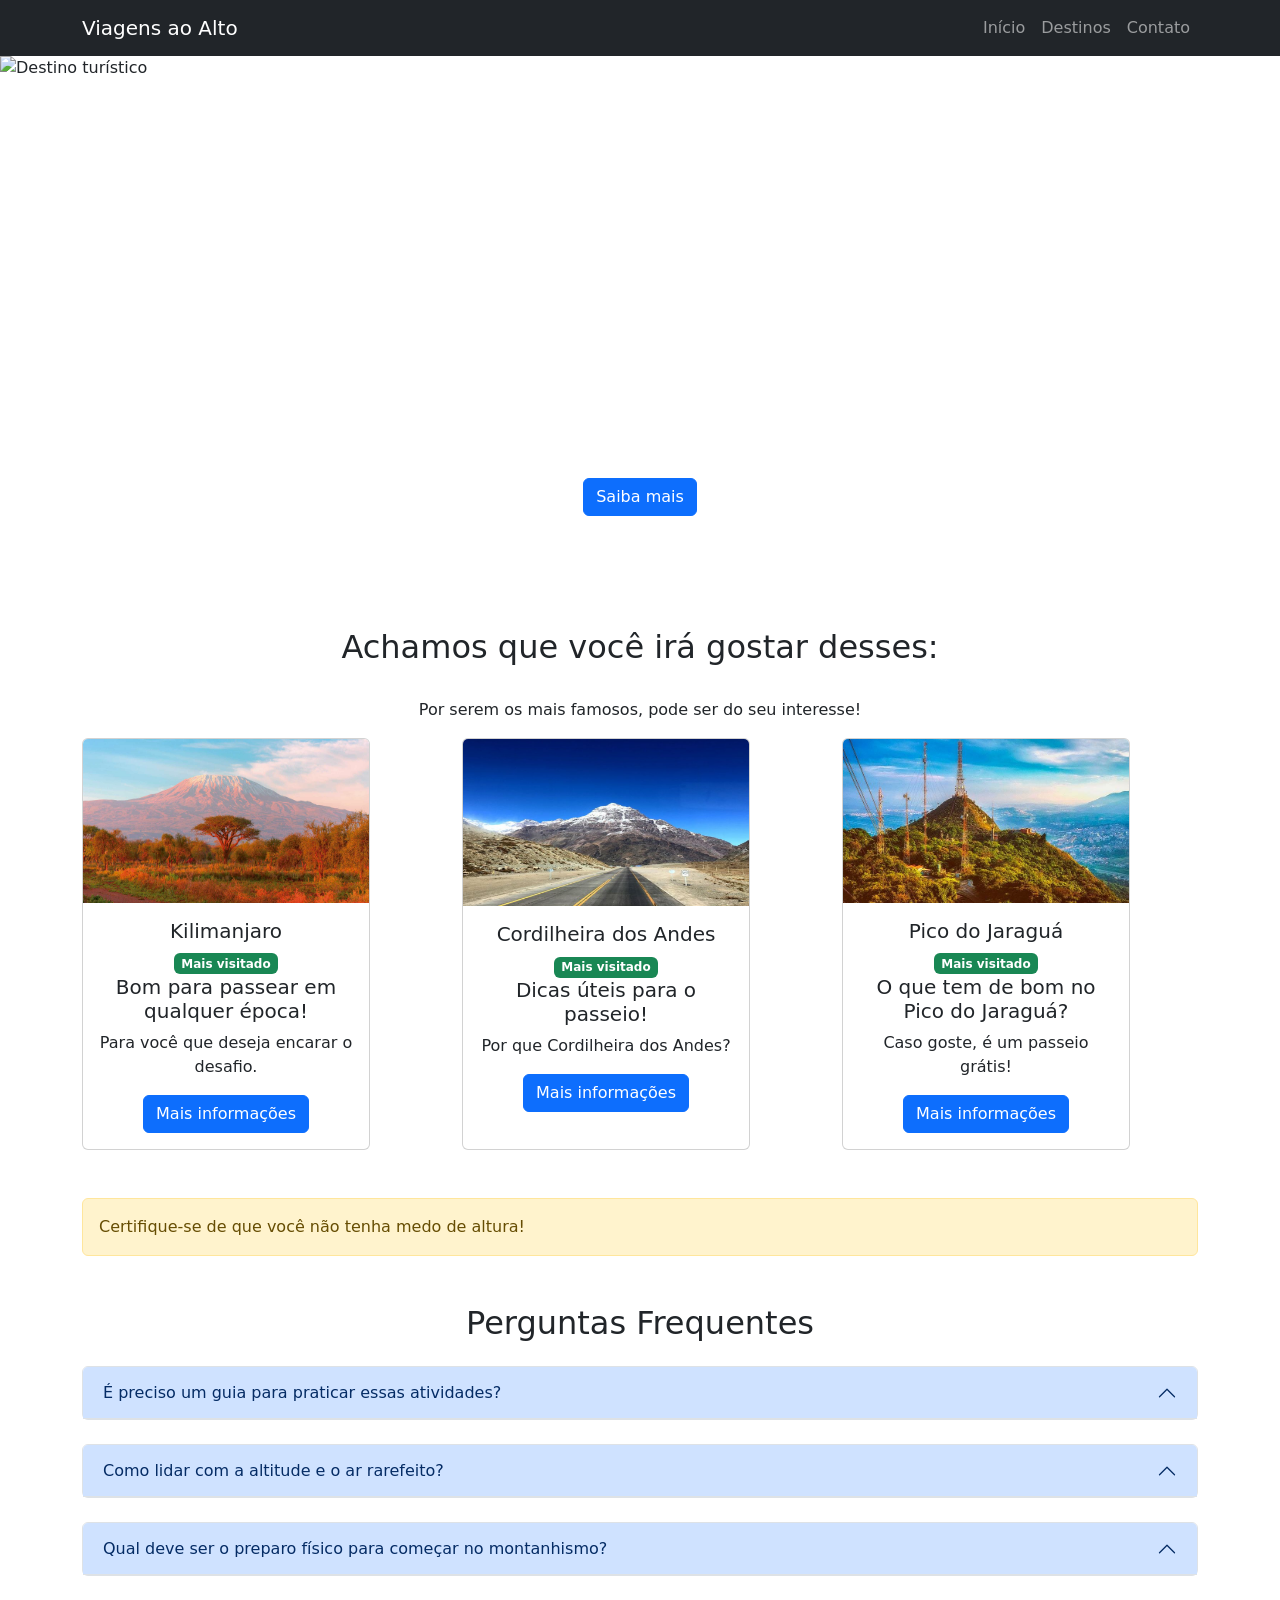
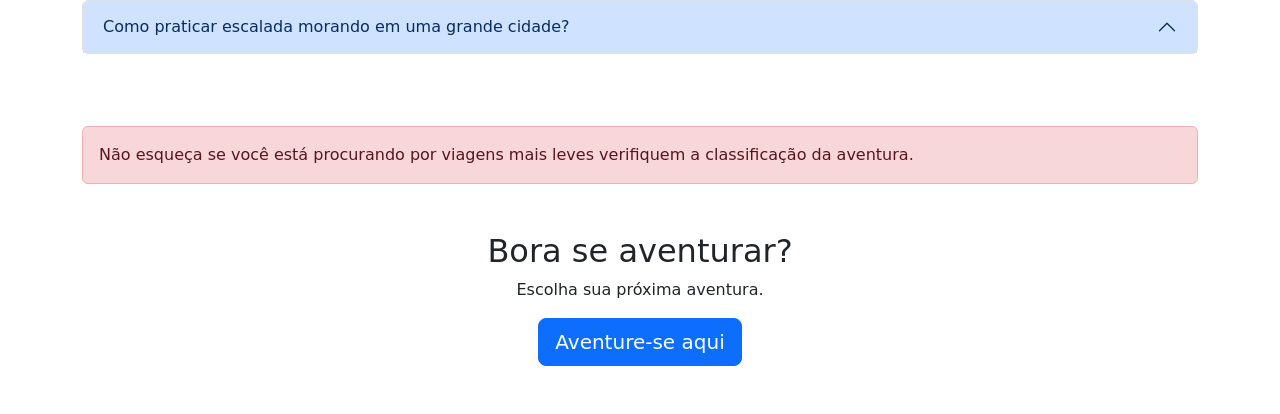
==== index.html @ 27de284a "Alterações23/09" ====
<!DOCTYPE html>
<html lang="pt-br">

<head>
    <meta charset="UTF-8">
    <meta name="viewport" content="width=device-width,
    initial-scale=1.0">
    <title>Viagens ao Alto</title>
    <link href="./style.css" rel="stylesheet">
    <link href="https://cdn.jsdelivr.net/npm/bootstrap@5.3.3/dist/css/bootstrap.min.css" rel="stylesheet">
</head>

<body>








    <nav class="navbar navbar-expand-lg
  bg-dark navbar-dark">
        <div class="container">
            <a class="navbar-brand" href="#">

                Viagens ao Alto

            </a>
            <div class="navbar-nav ms-auto">
                <a class="nav-link" href="#">
                    Início</a>

                <a class="nav-link" href="#">
                    Destinos</a>

                <a class="nav-link" href="#">
                    Contato</a>
            </div>
        </div>
    </nav>



    <div id="carouselTurismo" class="carousel slide" data-bs-ride="carousel">
        <div class="carousel-inner">
            <div class="carousel-item active">

                <img src="img/Kilimanjaro2.jpg" class="d-block w-100" alt="Destino turístico">
                <div class="carousel-caption">
                    <h2>Kilimanjaro</h2>
                    <p>Conheça a maior montanha da África.</p>
                    <button class="btn btn-primary">

                        Saiba mais

                    </button>

                </div>
            </div>




            <div class="carousel-item">
                <img src="img/Cordilheira dos Andes.jpg" class="d-block w-100">

                <div class="carousel-caption">
                    <h2>Cordilheira dos Andes</h2>
                    <p>Uma imensa muralha natural que define a fronteira com a Argentina.</p>

                    <button class="btn btn-primary">
                        Saiba mais
                    </button>
                </div>
            </div>



            <div class="carousel-item">
                <img src="img/Pico do Jaraguá.jpg" class="d-block w-100">

                <div class="carousel-caption">
                    <h2>Pico do Jaraguá</h2>
                    <p>Descubra o ponto mais alto da cidade de São Paulo
                        das Cataratas.</p>

                    <button class="btn btn-primary">
                        Saiba mais
                    </button>
                </div>
            </div>
        </div>
    </div>

    <button class="carousel-control-prev" type="button" data-bs-target="#carouselTurismo" data-bs-slide="prev">
        <span class="carousel-control-prev-icon">
        </span>
    </button>

    <button class="carousel-control-next" type="button" data-bs-target="#carouselTurismo" data-bs-slide="next">
        <span class="carousel-control-next-icon">
        </span>
    </button>
    <br> <br> <br>
    <h2 class="text-center"> Achamos que você irá gostar desses:</h2>
    <br>
    <p class="text-center"> Por serem os mais famosos, pode ser do seu interesse!</p>
    <div class="container text-center">
        <div class="row">
            <div class="col">
                <div class="card" style="width: 18rem; height: 25.7rem;">
                    <img src="IMG/kilimanjaro.jpg" class="card-img-top" alt="..." style="height: 360px;">
                    <div class="card-body">
                        <h5 class="card-title"> Kilimanjaro

                        </h5>

                        <span class="badge bg-success"> Mais visitado

                        </span>
                        <h5 class="card-title">Bom para passear em qualquer época!</h5>
                        <p class="card-text">Para você que deseja encarar o desafio.</p>
                        <button class="btn btn-primary" data-bs-toggle="modal" data-bs-target="#modalKili">
                            Mais informações
                        </button>
                    </div>
                </div>
            </div>
            <div class="col">
                <div class="card" style="width: 18rem; height: 25.7rem;">
                    <img src="IMG/Cordilheira dos Andes Card.jpg" class="card-img-top" alt="..." style="height: 167px;">
                    <div class="card-body">
                        <h5 class="card-title"> Cordilheira dos Andes

                        </h5>

                        <span class="badge bg-success"> Mais visitado

                        </span>
                        <h5 class="card-title">Dicas úteis para o passeio!</h5>
                        <p class="card-text">Por que Cordilheira dos Andes? </p>
                        <button class="btn btn-primary" data-bs-toggle="modal" data-bs-target="#modalCordi">
                            Mais informações
                        </button>
                    </div>
                </div>
            </div>
            <div class="col">
                <div class="card" style="width: 18rem;  height: 25.7rem;">
                    <img src="IMG/Pico-do-Jaragua Vista.jpg" class="card-img-top" alt="..." style="height: 170px;">
                    <div class="card-body">
                        <h5 class="card-title"> Pico do Jaraguá

                        </h5>

                        <span class="badge bg-success"> Mais visitado
                        </span>
                        <h5 class="card-title">O que tem de bom no Pico do Jaraguá?</h5>
                        <p class="card-text">Caso goste, é um passeio grátis!</p>
                        <button class="btn btn-primary" data-bs-toggle="modal" data-bs-target="#modalJara">
                            Mais informações
                        </button>
                    </div>
                </div>
            </div>
        </div>
    </div>

    <div class="modal fade" id="modalKili">
        <div class="modal-dialog">
            <div class="modal-content">
                <div class="modal-header">
                    <h5 class="modal-title">Kilimanjaro</h5>
                    <button type="button" class="btn-close" data-bs-dismiss="modal"></button>
                </div>
                <div class="modal-body">
                    <img src="./IMG/KilimanjaroModal2.jpg" alt="" style="width: 467px; height: 280px;">
                    <p>Por séculos, o Kilimanjaro foi cercado de lendas locais. A história moderna tomou um
                        rumo curioso em 1848, quando o missionário alemão Johannes Rebmann tornou-se o primeiro
                        europeu a avistar a montanha. Quando ele relatou à Real Sociedade Geográfica de Londres que
                        havia uma montanha coberta de neve quase na linha do Equador, a comunidade científica britânica
                        não acreditou. Eles riram do relato, afirmando que era impossível haver neve em uma região tão
                        quente e que Rebmann devia estar sofrendo de alucinações ou teria confundido quartzo brilhante
                        com gelo. A confirmação oficial só veio anos depois.</p>

                </div>
                <div class="modal-footer">
                    <button type="button" class="btn btn-secondary" data-bs-dismiss="modal">Fechar</button>
                </div>
            </div>
        </div>
    </div>

    <div class="modal fade" id="modalCordi">
        <div class="modal-dialog">
            <div class="modal-content">
                <div class="modal-header">
                    <h5 class="modal-title">Cordilheira dos Andes</h5>
                    <button type="button" class="btn-close" data-bs-dismiss="modal"></button>
                </div>
                <div class="modal-body">
                    <img src="./IMG/CordilheiraModal.jfif" alt="" style="width: 467px; height: 280px;">
                    <p>A história humana nos Andes está profundamente ligada aos Incas, que construíram o maior
                        império da América pré-colombiana no século XV. Eles não apenas sobreviveram na altitude
                        extrema,
                        mas prosperaram. Engenheiros brilhantes, os Incas criaram um sistema de terraços agrícolas
                        (degraus nas montanhas)
                        para plantar alimentos e construíram a Trilha Inca, uma rede de estradas de pedra que conectava
                        o império
                        através de picos e vales. O ápice desse domínio andino é a cidade sagrada de Machu Picchu,
                        construída a
                        2.430 metros de altitude no topo de uma montanha.</p>

                </div>
                <div class="modal-footer">
                    <button type="button" class="btn btn-secondary" data-bs-dismiss="modal">Fechar</button>
                </div>
            </div>
        </div>
    </div>

    <div class="modal fade" id="modalJara">
        <div class="modal-dialog">
            <div class="modal-content">
                <div class="modal-header">
                    <h5 class="modal-title">Pico do Jaraguá</h5>
                    <button type="button" class="btn-close" data-bs-dismiss="modal"></button>
                </div>
                <div class="modal-body">
                    <img src="./IMG/JaraguáModal.jpg" alt="" style="width: 467px; height: 280px;">
                    <p>A história do Jaraguá começou bem antes de São Paulo se tornar uma metrópole. No final do século
                        XVI,
                        a região tornou-se o primeiro ciclo do ouro do Brasil, antes mesmo das famosas descobertas em
                        Minas Gerais.
                        O explorador Afonso Sardinha encontrou ouro nos ribeirões do Jaraguá por volta de 1580. Ele
                        escravizou povos
                        indígenas locais para extrair o minério, o que gerou violentos conflitos com os nativos que
                        consideravam a
                        montanha um local sagrado. O ouro da região acabou se esgotando rapidamente no século XVII, mas
                        as marcas da
                        mineração ainda podem ser vistas em ruínas históricas na base da montanha.</p>

                </div>
                <div class="modal-footer">
                    <button type="button" class="btn btn-secondary" data-bs-dismiss="modal">Fechar</button>
                </div>
            </div>
        </div>
    </div>

    <div class="container my-5">

        <div class="alert alert-warning">

            Certifique-se de que você não tenha medo de altura!

        </div>
    </div>

    <div class="container my-5">
        <h2 class="text-center mb-4">
            Perguntas Frequentes
        </h2>
        <div class="accordion" id="faq">

            <section>
                <div class="accordion-item">
                    <h2 class="accordion-header">
                        <button class="accordion-button" data-bs-toggle="collapse" data-bs-target="#pergunta1">
                            É preciso um guia para praticar essas atividades?
                        </button>
                    </h2>
                    <div id="pergunta1" class="accordion-collapse collapse" data-bs-parent="#faq">
                        <div class="accordion-body">
                            Para iniciantes, sim, o acompanhamento de um guia ou instrutor é fundamental. 
                            Enquanto em alguns parques o guia é obrigatório por lei, em outros ele é a sua 
                            principal garantia de segurança contra clima extremo e acidentes.
                        </div>
                    </div>
                </div>
            </section>
            <br>
            <section>
                <div class="accordion-item">
                    <h2 class="accordion-header">
                        <button class="accordion-button" data-bs-toggle="collapse" data-bs-target="#pergunta2">
                            Como lidar com a altitude e o ar rarefeito?
                        </button>
                    </h2>
                    <div id="pergunta2" class="accordion-collapse collapse" data-bs-parent="#faq">
                        <div class="accordion-body">
                            O segredo é a aclimatação gradual, subindo um pouco a cada dia para o corpo se 
                            adaptar à falta de oxigênio. Isso é vital em destinos de alta altitude como os 
                            Andes e o Kilimanjaro para evitar o mal de montanha.
                        </div>
                    </div>
                </div>
            </section>
            <br>
            <section>
                <div class="accordion-item">
                    <h2 class="accordion-header">
                        <button class="accordion-button" data-bs-toggle="collapse" data-bs-target="#pergunta3">
                            Qual deve ser o preparo físico para começar no montanhismo?
                        </button>
                    </h2>
                    <div id="pergunta3" class="accordion-collapse collapse" data-bs-parent="#faq">
                        <div class="accordion-body">
                            O foco principal deve ser o treino aeróbico de resistência (como corrida e caminhada) 
                            combinado com o fortalecimento muscular das pernas, core e costas, que são as 
                            áreas mais exigidas ao carregar mochilas pesadas em subidas.
                        </div>
                    </div>
                    
                </div>
            </section>
            <br>

            <section>
                <div class="accordion-item">
                    <h2 class="accordion-header">
                        <button class="accordion-button" data-bs-toggle="collapse" data-bs-target="#pergunta4">
                            Como praticar escalada morando em uma grande cidade?
                        </button>
                    </h2>
                    <div id="pergunta4" class="accordion-collapse collapse" data-bs-parent="#faq">
                        <div class="accordion-body">
                            A melhor alternativa é frequentar ginásios de escalada indoor. Eles oferecem paredes 
                            artificiais seguras para treinar a força, a técnica e a resistência necessárias antes 
                            de partir para as rochas naturais no final de semana.
                        </div>
                    </div>
                </div>
            </section>
            <br>

        </div>
    </div>
    <div class="container my-5">
        <div class="alert alert-danger">
            Não esqueça se você está procurando por viagens mais leves verifiquem a classificação da aventura.
        </div>
    </div>

    <section class="container text-center my-5">
        <h2>Bora se aventurar?</h2>
        <p>Escolha sua próxima aventura.</p>
        <button class="btn btn-primary btn-lg">
            Aventure-se aqui
        </button>
    </section>


    <script src="https://cdn.jsdelivr.net/npm/bootstrap@5.3.3/dist/js/bootstrap.bundle.min.js">
    </script>
</body>

</html>
---- style.css ----
.carousel-item img {
    height: 500px;
    object-fit: cover;
}

.card {
    height: 100%;
    transition: 0.3s;
}

.card:hover {
    transform: translateY(-5px);
}

.carousel-item img {
    altura: 500 px ;
    ajuste ao objeto: capa;
}
 
.card {
    altura: 100 % ;
    transição: 0,3 s ;
}
 
.card: passar o mouse {
    transformar: traduzirY (-5 px );
}
 
/* Caixa principal do Modal */
 
.modal-content {
    fronteira: nenhuma;
    raio da borda: 18 px ;
    overflow: oculto;
    /* Sombra ao redor da janela */
    box-shadow: 0 10 px 30 px rgba (0, 0, 0, 0.25);
}
 
 
  /* -----------------------------------------------------
 
     CABEÇALHO DO MODAL
 
  ----------------------------------------------------- */
 
.modal-header {
    preenchimento: 20 px 25 px ;
    /* Remove a linha padrão do Bootstrap */
    borda inferior: nenhuma;
    cor de fundo: #f8f9fa;
}
 
  /* Título do Modal */
 
.modal-title {
    tamanho da fonte: 1,5 rem ;
    peso da fonte: 700;
}
 
/* Corpo do Modal */
 
.modal-body {
    preenchimento: 30 px ;
    tamanho da fonte: 1 rem ;
    altura da linha: 1,7;
  }
 
  /* Imagem dentro do Modal */
 
.modal-body img {
    largura: 100 % ;
    raio da borda: 12 px ;
    margem-inferior: 20 px ;
}
 
  /* Rodapé do Modal */
 
.modal-footer {
    preenchimento: 15 px 25 px ;
    borda superior: nenhuma;
    cor de fundo: #f8f9fa;
}
 
  /* Botões do Modal */
 
.modal .btn {
    raio da borda: 8 px ;
    preenchimento: 8 px 20 px ;
}
 
/* -----------------------------------------------------
 
   CAIXA PRINCIPAL
 
   ----------------------------------------------------- */
 
/* Cria uma caixa separada para o Acordeão. O max-width evita que fique muito largo. */
 
.caixa-de-perguntas-frequentes {
    largura máxima: 850 px ;
    /* Centraliza a caixa */
    margem: 0 automático;
    /* Espaçamento interno */
    preenchimento: 35 px ;
    /* Fundo da caixa */
    cor de fundo: #ffffff;
    /* Cantos arredondados */
    raio da borda: 18 px ;
    /* Borda */
    borda: 1 px sólida #e9ecef;
    /* Sombra para criar sensação de elevação */
    box-shadow: 0 8 px 25 px rgba (0, 0, 0, 0.12);
}
 
/* -----------------------------------------------------
 
   ÁREA DO ACORDEÃO
 
   ----------------------------------------------------- */
 
.caixa-de-perguntas -frequentes .acordeão {
  largura: 100 % ;
}
 
/* -----------------------------------------------------
 
   CADA PERGUNTA
 
   ----------------------------------------------------- */
 
.caixa-de-perguntas -frequentes .item-acordeão {
  /* Remover uma borda padrão */
  fronteira: nenhuma;
  /* Espaço entre as perguntas */
  margem-inferior: 15 px ;
  /* Arredonda cada "gaveta" */
  raio da borda: 12 px ;
  /* Mantém o conteúdo dentro do arredondamento */
  overflow: oculto;
  /* Pequena sombra em cada item */
  box-shadow: 0 3 px 10 px rgba (0, 0, 0, 0.08);
}
 
/* EFEITO AO CLICAR */
 
/* Remove o contorno padrão que aparece quando o botão recebe foco. */
 
.faq-box .accordion-button: focus {
    sombra-da-caixa: nenhuma;
}
 
  /* ÁREA DA RESPOSTA */
 
.caixa-de-perguntas -frequentes .corpo-do-acordeão {  
    /* Espaçamento interno maior */
    preenchimento: 25 px ;
    /* Espaçamento entre linhas */
    altura da linha: 1,7;
    /* Fundo da resposta */
    cor de fundo: #ffffff;
}
 
/* BOTÃO DA PERGUNTA */
 
.caixa-de-perguntas -frequentes .botão-acordeão {
    /* Espaçamento interno */
    preenchimento: 20 px 22 px ;
    /* Tamanho do texto */
    tamanho da fonte: 1 rem ;
    /* Deixa a pergunta em destaque */
    peso da fonte: 600;
    /* Cor de fundo */
    cor de fundo: #f8f9fa;
}
 
  /* PERGUNTA ABERTA */
 
.faq-box .accordion-button: not ( .collapsed ) {
    cor de fundo: #e9ecef;
    /* Remover sombra */
    sombra-da-caixa: nenhuma;
}
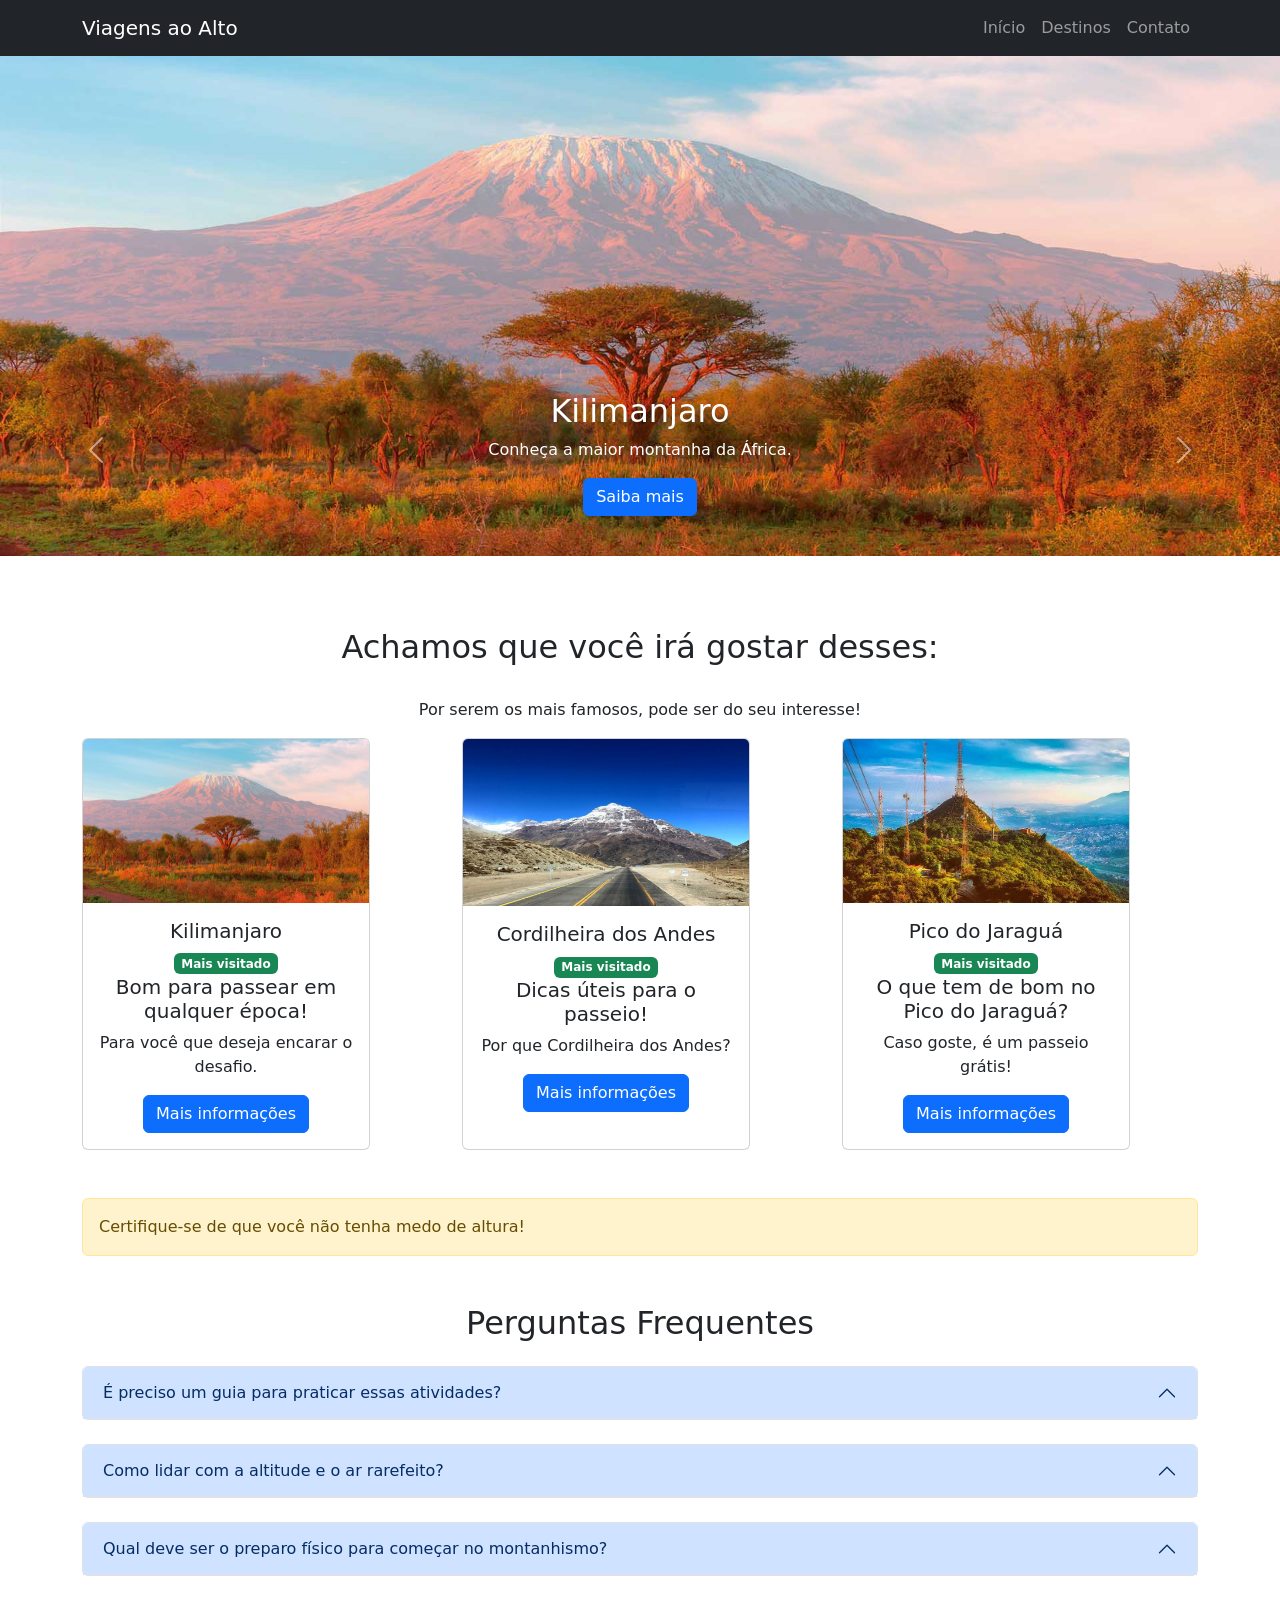
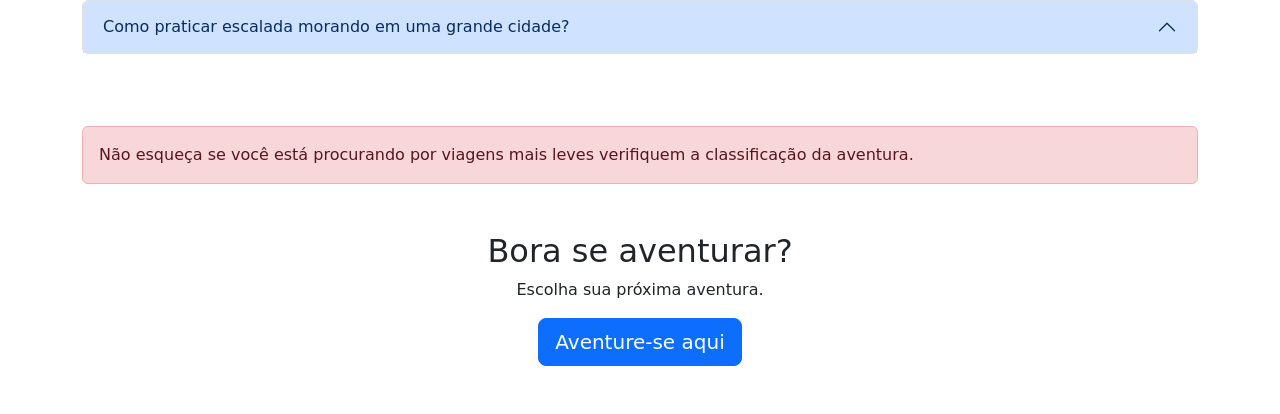
==== commit 0083df99: "Alterações23/09" ====
--- a/index.html
+++ b/index.html
@@ -46,7 +46,7 @@
         <div class="carousel-inner">
             <div class="carousel-item active">
 
-                <img src="img/Kilimanjaro2.jpg" class="d-block w-100" alt="Destino turístico">
+                <img src="./IMG/kilimanjaro.jpg" class="d-block w-100" alt="Destino turístico">
                 <div class="carousel-caption">
                     <h2>Kilimanjaro</h2>
                     <p>Conheça a maior montanha da África.</p>
@@ -63,7 +63,7 @@
 
 
             <div class="carousel-item">
-                <img src="img/Cordilheira dos Andes.jpg" class="d-block w-100">
+                <img src="./IMG/Cordilheira dos Andes.jpg" class="d-block w-100">
 
                 <div class="carousel-caption">
                     <h2>Cordilheira dos Andes</h2>
@@ -78,7 +78,7 @@
 
 
             <div class="carousel-item">
-                <img src="img/Pico do Jaraguá.jpg" class="d-block w-100">
+                <img src="./IMG/Pico do Jaraguá.jpg'" class="d-block w-100">
 
                 <div class="carousel-caption">
                     <h2>Pico do Jaraguá</h2>
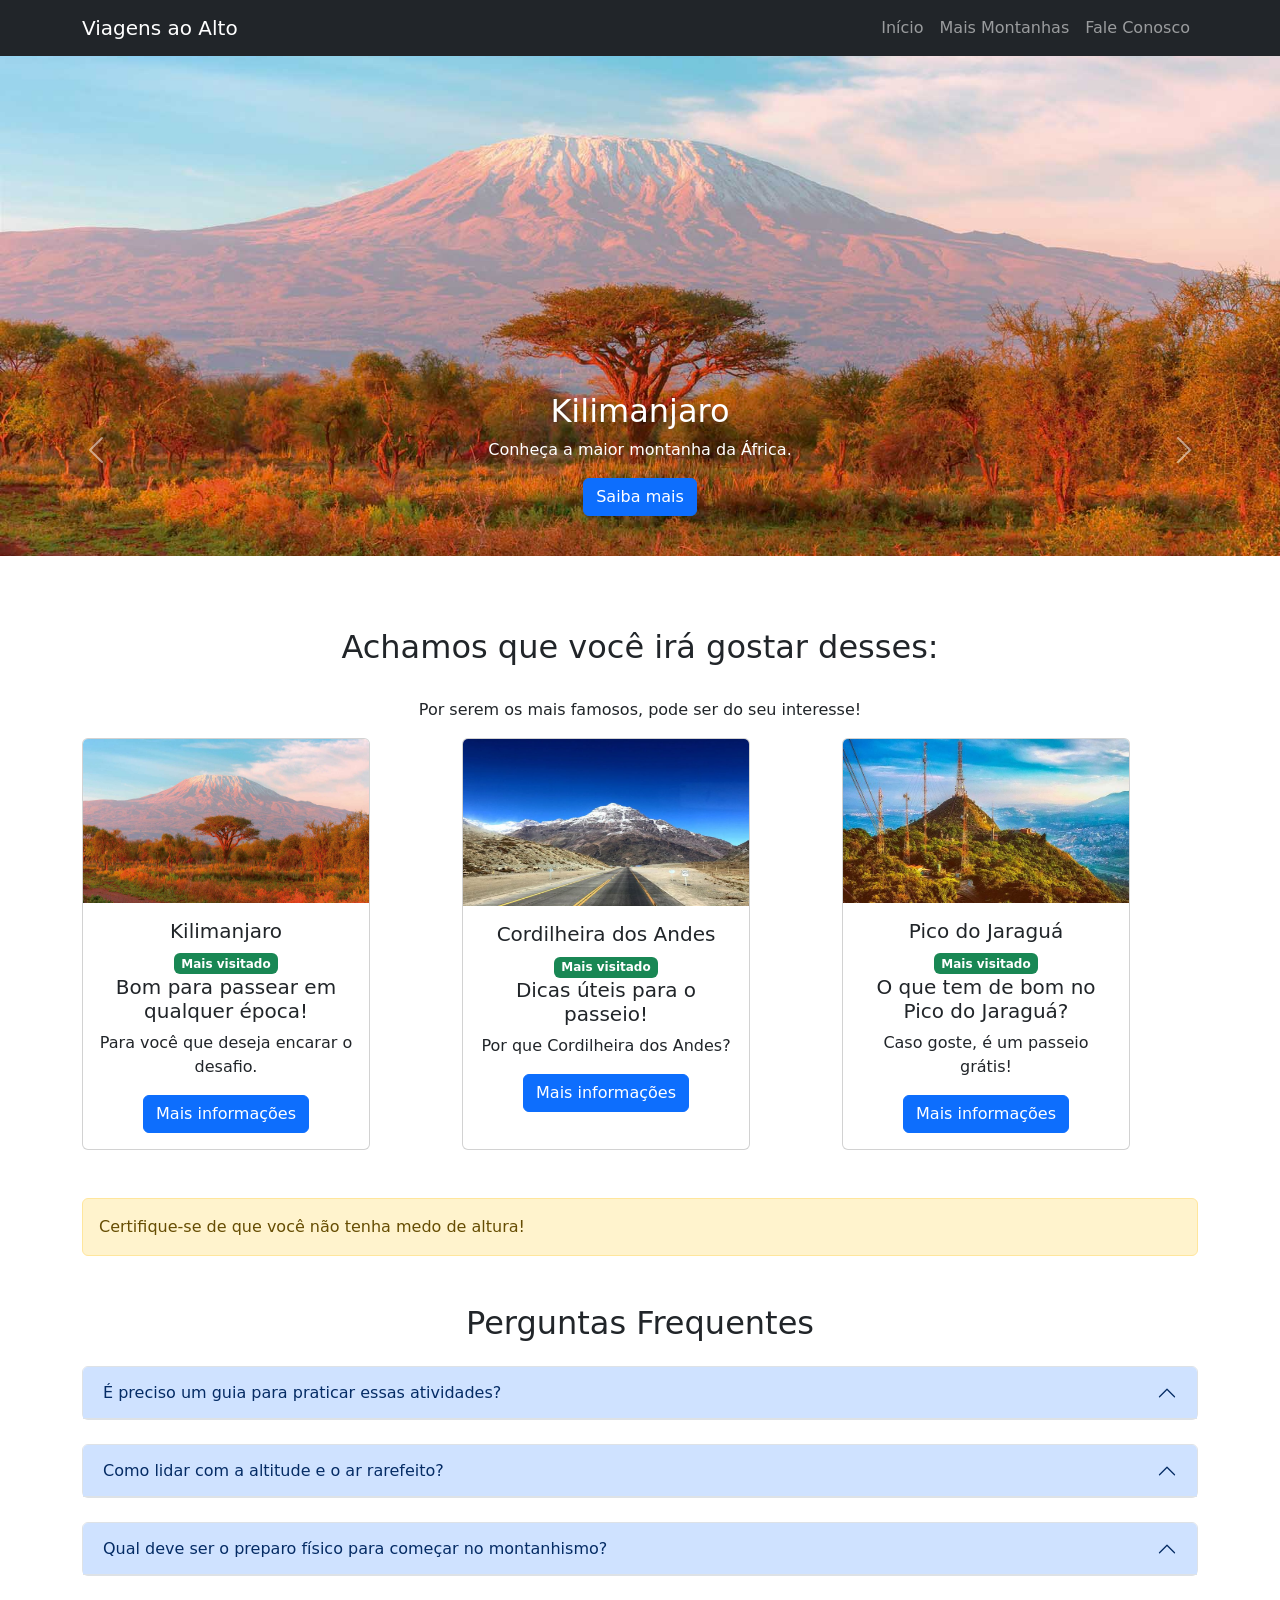
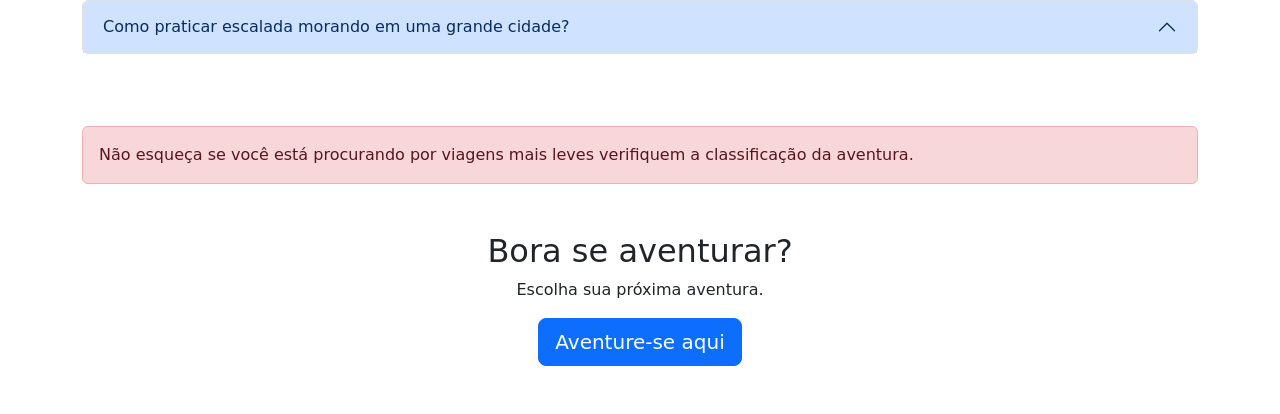
==== commit d62d1a38: "Atualização Botões" ====
--- a/index.html
+++ b/index.html
@@ -22,20 +22,20 @@
     <nav class="navbar navbar-expand-lg
   bg-dark navbar-dark">
         <div class="container">
-            <a class="navbar-brand" href="#">
+            <a class="navbar-brand" href="index.html">
 
                 Viagens ao Alto
 
             </a>
             <div class="navbar-nav ms-auto">
-                <a class="nav-link" href="#">
+                <a class="nav-link" href="index.html">
                     Início</a>
 
-                <a class="nav-link" href="#">
-                    Destinos</a>
-
-                <a class="nav-link" href="#">
-                    Contato</a>
+                <a class="nav-link" href="Mais-Orações.html">
+                    Mais Montanhas</a>
+
+                <a class="nav-link" href="Fale-Conosco.html">
+                    Fale Conosco</a>
             </div>
         </div>
     </nav>
@@ -78,7 +78,7 @@
 
 
             <div class="carousel-item">
-                <img src="./IMG/Pico do Jaraguá.jpg'" class="d-block w-100">
+                <img src="./IMG/Pico do Jaraguá.jpg" class="d-block w-100">
 
                 <div class="carousel-caption">
                     <h2>Pico do Jaraguá</h2>
--- a/style.css
+++ b/style.css
@@ -1,182 +1,179 @@
 .carousel-item img {
-    height: 500px;
-    object-fit: cover;
+  height: 500px;
+  object-fit: cover;
 }
 
 .card {
-    height: 100%;
-    transition: 0.3s;
+  height: 100%;
+  transition: 0.3s;
 }
 
 .card:hover {
-    transform: translateY(-5px);
+  transform: translateY(-5px);
 }
 
 .carousel-item img {
-    altura: 500 px ;
-    ajuste ao objeto: capa;
+  height: 500px;
+  object-fit: cover;
 }
- 
+
 .card {
-    altura: 100 % ;
-    transição: 0,3 s ;
+  height: 100%;
+  transition: 0, 3s;
 }
- 
-.card: passar o mouse {
-    transformar: traduzirY (-5 px );
+
+
+/* Caixa principal do Modal */
+
+.modal-content {
+  border: none;
+  border-radius: 18px;
+  overflow: hidden;
+  /* Sombra ao redor da janela */
+  box-shadow: 0 10px 30px rgba (0, 0, 0, 0.25);
 }
- 
-/* Caixa principal do Modal */
- 
-.modal-content {
-    fronteira: nenhuma;
-    raio da borda: 18 px ;
-    overflow: oculto;
-    /* Sombra ao redor da janela */
-    box-shadow: 0 10 px 30 px rgba (0, 0, 0, 0.25);
-}
- 
- 
-  /* -----------------------------------------------------
+
+
+/* -----------------------------------------------------
  
      CABEÇALHO DO MODAL
  
   ----------------------------------------------------- */
- 
+
 .modal-header {
-    preenchimento: 20 px 25 px ;
-    /* Remove a linha padrão do Bootstrap */
-    borda inferior: nenhuma;
-    cor de fundo: #f8f9fa;
+  padding: 20px 25px;
+  /* Remove a linha padrão do Bootstrap */
+  border-bottom: none;
+  background-color: #f8f9fa;
 }
- 
-  /* Título do Modal */
- 
+
+/* Título do Modal */
+
 .modal-title {
-    tamanho da fonte: 1,5 rem ;
-    peso da fonte: 700;
+  font-size: 1, 5rem;
+  font-weight: 700;
 }
- 
+
 /* Corpo do Modal */
- 
+
 .modal-body {
-    preenchimento: 30 px ;
-    tamanho da fonte: 1 rem ;
-    altura da linha: 1,7;
-  }
- 
-  /* Imagem dentro do Modal */
- 
+  padding: 30px;
+  font-size: 1rem;
+  line-height: 1.7;
+}
+
+/* Imagem dentro do Modal */
+
 .modal-body img {
-    largura: 100 % ;
-    raio da borda: 12 px ;
-    margem-inferior: 20 px ;
+  width: 100%;
+  border-radius: 12px;
+  margin-bottom: 20px;
 }
- 
-  /* Rodapé do Modal */
- 
+
+/* Rodapé do Modal */
+
 .modal-footer {
-    preenchimento: 15 px 25 px ;
-    borda superior: nenhuma;
-    cor de fundo: #f8f9fa;
+  padding: 15px 25px;
+  border-top: none;
+  background-color: #f8f9fa;
 }
- 
-  /* Botões do Modal */
- 
+
+/* Botões do Modal */
+
 .modal .btn {
-    raio da borda: 8 px ;
-    preenchimento: 8 px 20 px ;
+  border-radius: 8px;
+  padding: 8px 20px;
 }
- 
+
 /* -----------------------------------------------------
  
    CAIXA PRINCIPAL
  
    ----------------------------------------------------- */
- 
+
 /* Cria uma caixa separada para o Acordeão. O max-width evita que fique muito largo. */
- 
-.caixa-de-perguntas-frequentes {
-    largura máxima: 850 px ;
-    /* Centraliza a caixa */
-    margem: 0 automático;
-    /* Espaçamento interno */
-    preenchimento: 35 px ;
-    /* Fundo da caixa */
-    cor de fundo: #ffffff;
-    /* Cantos arredondados */
-    raio da borda: 18 px ;
-    /* Borda */
-    borda: 1 px sólida #e9ecef;
-    /* Sombra para criar sensação de elevação */
-    box-shadow: 0 8 px 25 px rgba (0, 0, 0, 0.12);
+
+.faq-box {
+  max-width: 850px;
+  /* Centraliza a caixa */
+  margin: 0 auto;
+  /* Espaçamento interno */
+  padding: 35px;
+  /* Fundo da caixa */
+  background-color: #ffffff;
+  /* Cantos arredondados */
+  border-radius: 18px;
+  /* Borda */
+  border: 1px solid #e9ecef;
+  /* Sombra para criar sensação de elevação */
+  box-shadow: 0 8px 25px rgba(0, 0, 0, 0.12);
 }
- 
+
 /* -----------------------------------------------------
  
    ÁREA DO ACORDEÃO
  
    ----------------------------------------------------- */
- 
-.caixa-de-perguntas -frequentes .acordeão {
-  largura: 100 % ;
+
+.faq-box .accordion {
+  width: 100%;
 }
- 
+
 /* -----------------------------------------------------
  
    CADA PERGUNTA
  
    ----------------------------------------------------- */
- 
-.caixa-de-perguntas -frequentes .item-acordeão {
+
+.faq-box .accordion-item {
   /* Remover uma borda padrão */
-  fronteira: nenhuma;
+  border: none;
   /* Espaço entre as perguntas */
-  margem-inferior: 15 px ;
+  margin-bottom: 15px;
   /* Arredonda cada "gaveta" */
-  raio da borda: 12 px ;
+  border-radius: 12px;
   /* Mantém o conteúdo dentro do arredondamento */
-  overflow: oculto;
+  overflow: hidden;
   /* Pequena sombra em cada item */
-  box-shadow: 0 3 px 10 px rgba (0, 0, 0, 0.08);
+  box-shadow: 0 3px 10px rgba(0, 0, 0, 0.08);
 }
- 
+
 /* EFEITO AO CLICAR */
- 
+
 /* Remove o contorno padrão que aparece quando o botão recebe foco. */
- 
-.faq-box .accordion-button: focus {
-    sombra-da-caixa: nenhuma;
+
+.faq-box .accordion-button:focus {
+  box-shadow: none;
 }
- 
-  /* ÁREA DA RESPOSTA */
- 
-.caixa-de-perguntas -frequentes .corpo-do-acordeão {  
-    /* Espaçamento interno maior */
-    preenchimento: 25 px ;
-    /* Espaçamento entre linhas */
-    altura da linha: 1,7;
-    /* Fundo da resposta */
-    cor de fundo: #ffffff;
+
+/* ÁREA DA RESPOSTA */
+
+.faq-box .accordion-body{
+  /* Espaçamento interno maior */
+  padding: 25px;
+  /* Espaçamento entre linhas */
+  line-height: 1.7;
+  /* Fundo da resposta */
+  background-color: #ffffff;
 }
- 
+
 /* BOTÃO DA PERGUNTA */
- 
-.caixa-de-perguntas -frequentes .botão-acordeão {
-    /* Espaçamento interno */
-    preenchimento: 20 px 22 px ;
-    /* Tamanho do texto */
-    tamanho da fonte: 1 rem ;
-    /* Deixa a pergunta em destaque */
-    peso da fonte: 600;
-    /* Cor de fundo */
-    cor de fundo: #f8f9fa;
+
+.faq-box .accordion-button {
+  /* Espaçamento interno */
+  padding: 20px 22px;
+  /* Tamanho do texto */
+  font-size: 1rem;
+  /* Deixa a pergunta em destaque */
+  font-weight: 600;
+  /* Cor de fundo */
+  background-color: #f8f9fa;
 }
- 
-  /* PERGUNTA ABERTA */
- 
-.faq-box .accordion-button: not ( .collapsed ) {
-    cor de fundo: #e9ecef;
-    /* Remover sombra */
-    sombra-da-caixa: nenhuma;
+
+/* PERGUNTA ABERTA */
+
+.faq-box .accordion-button:not(.collapsed) {
+  background-color: #e9ecef;
+  /* Remover sombra */
+  box-shadow: none;
 }
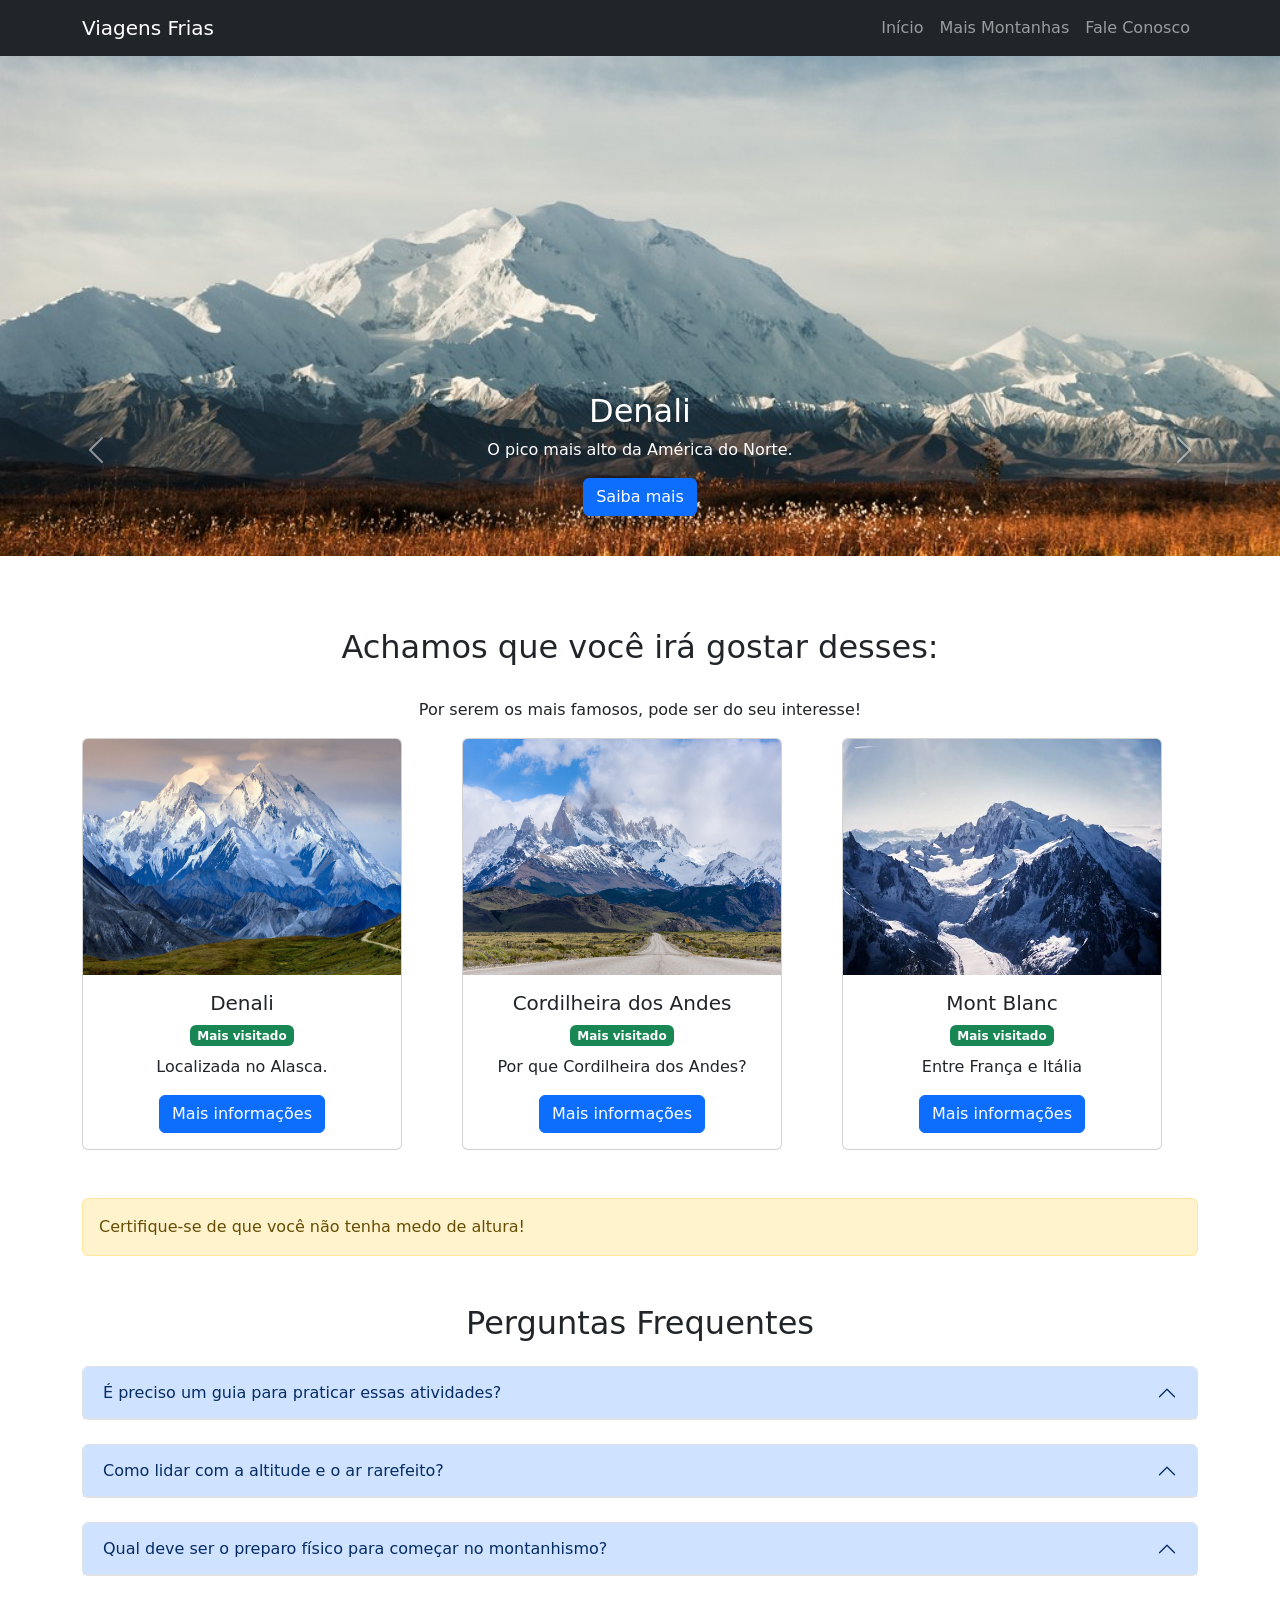
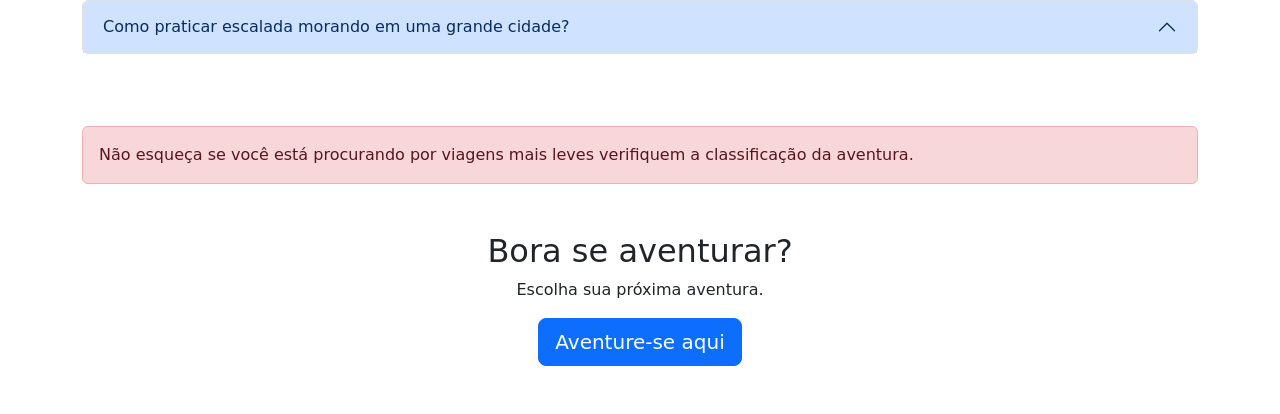
==== commit 2f8f1a65: "neve atualização" ====
--- a/index.html
+++ b/index.html
@@ -5,7 +5,7 @@
     <meta charset="UTF-8">
     <meta name="viewport" content="width=device-width,
     initial-scale=1.0">
-    <title>Viagens ao Alto</title>
+    <title>Viagens Frias</title>
     <link href="./style.css" rel="stylesheet">
     <link href="https://cdn.jsdelivr.net/npm/bootstrap@5.3.3/dist/css/bootstrap.min.css" rel="stylesheet">
 </head>
@@ -24,7 +24,7 @@
         <div class="container">
             <a class="navbar-brand" href="index.html">
 
-                Viagens ao Alto
+                Viagens Frias
 
             </a>
             <div class="navbar-nav ms-auto">
@@ -46,10 +46,10 @@
         <div class="carousel-inner">
             <div class="carousel-item active">
 
-                <img src="./IMG/kilimanjaro.jpg" class="d-block w-100" alt="Destino turístico">
+                <img src="./IMG/Denali_CArd.jpg" class="d-block w-100" alt="Destino turístico">
                 <div class="carousel-caption">
-                    <h2>Kilimanjaro</h2>
-                    <p>Conheça a maior montanha da África.</p>
+                    <h2>Denali</h2>
+                    <p>O pico mais alto da América do Norte.</p>
                     <button class="btn btn-primary">
 
                         Saiba mais
@@ -63,7 +63,7 @@
 
 
             <div class="carousel-item">
-                <img src="./IMG/Cordilheira dos Andes.jpg" class="d-block w-100">
+                <img src="./IMG/Cordillera_de_los_Andes3.jpg" class="d-block w-100">
 
                 <div class="carousel-caption">
                     <h2>Cordilheira dos Andes</h2>
@@ -78,12 +78,11 @@
 
 
             <div class="carousel-item">
-                <img src="./IMG/Pico do Jaraguá.jpg" class="d-block w-100">
+                <img src="./IMG/Mont_Blanc_2.jpg" class="d-block w-100">
 
                 <div class="carousel-caption">
-                    <h2>Pico do Jaraguá</h2>
-                    <p>Descubra o ponto mais alto da cidade de São Paulo
-                        das Cataratas.</p>
+                    <h2>Mont Blanc</h2>
+                    <p>Atrai aventureiros do mundo todo.</p>
 
                     <button class="btn btn-primary">
                         Saiba mais
@@ -109,18 +108,18 @@
     <div class="container text-center">
         <div class="row">
             <div class="col">
-                <div class="card" style="width: 18rem; height: 25.7rem;">
-                    <img src="IMG/kilimanjaro.jpg" class="card-img-top" alt="..." style="height: 360px;">
+                <div class="card" style="width: 20rem; height: 25.7rem;">
+                    <img src="IMG/Denali-1.jpg" class="card-img-top" alt="..." style="height: 340px;">
                     <div class="card-body">
-                        <h5 class="card-title"> Kilimanjaro
+                        <h5 class="card-title"> Denali
 
                         </h5>
 
                         <span class="badge bg-success"> Mais visitado
 
                         </span>
-                        <h5 class="card-title">Bom para passear em qualquer época!</h5>
-                        <p class="card-text">Para você que deseja encarar o desafio.</p>
+                        <h5 class="card-title"></h5>
+                        <p class="card-text">Localizada no Alasca.</p>
                         <button class="btn btn-primary" data-bs-toggle="modal" data-bs-target="#modalKili">
                             Mais informações
                         </button>
@@ -128,8 +127,8 @@
                 </div>
             </div>
             <div class="col">
-                <div class="card" style="width: 18rem; height: 25.7rem;">
-                    <img src="IMG/Cordilheira dos Andes Card.jpg" class="card-img-top" alt="..." style="height: 167px;">
+                <div class="card" style="width: 20rem; height: 25.7rem;">
+                    <img src="IMG/Cordilheira-dos-Andes_Card.jpg" class="card-img-top" alt="..." style="height: 300px;">
                     <div class="card-body">
                         <h5 class="card-title"> Cordilheira dos Andes
 
@@ -138,7 +137,7 @@
                         <span class="badge bg-success"> Mais visitado
 
                         </span>
-                        <h5 class="card-title">Dicas úteis para o passeio!</h5>
+                        <h5 class="card-title"></h5>
                         <p class="card-text">Por que Cordilheira dos Andes? </p>
                         <button class="btn btn-primary" data-bs-toggle="modal" data-bs-target="#modalCordi">
                             Mais informações
@@ -147,17 +146,17 @@
                 </div>
             </div>
             <div class="col">
-                <div class="card" style="width: 18rem;  height: 25.7rem;">
-                    <img src="IMG/Pico-do-Jaragua Vista.jpg" class="card-img-top" alt="..." style="height: 170px;">
+                <div class="card" style="width: 20rem;  height: 25.7rem;">
+                    <img src="IMG/Mont-Blanc-Card.jfif" class="card-img-top" alt="..." style="height: 300px;">
                     <div class="card-body">
-                        <h5 class="card-title"> Pico do Jaraguá
+                        <h5 class="card-title"> Mont Blanc
 
                         </h5>
 
                         <span class="badge bg-success"> Mais visitado
                         </span>
-                        <h5 class="card-title">O que tem de bom no Pico do Jaraguá?</h5>
-                        <p class="card-text">Caso goste, é um passeio grátis!</p>
+                        <h5 class="card-title"></h5>
+                        <p class="card-text">Entre França e Itália</p>
                         <button class="btn btn-primary" data-bs-toggle="modal" data-bs-target="#modalJara">
                             Mais informações
                         </button>
@@ -171,18 +170,14 @@
         <div class="modal-dialog">
             <div class="modal-content">
                 <div class="modal-header">
-                    <h5 class="modal-title">Kilimanjaro</h5>
+                    <h5 class="modal-title">Denali</h5>
                     <button type="button" class="btn-close" data-bs-dismiss="modal"></button>
                 </div>
                 <div class="modal-body">
-                    <img src="./IMG/KilimanjaroModal2.jpg" alt="" style="width: 467px; height: 280px;">
-                    <p>Por séculos, o Kilimanjaro foi cercado de lendas locais. A história moderna tomou um
-                        rumo curioso em 1848, quando o missionário alemão Johannes Rebmann tornou-se o primeiro
-                        europeu a avistar a montanha. Quando ele relatou à Real Sociedade Geográfica de Londres que
-                        havia uma montanha coberta de neve quase na linha do Equador, a comunidade científica britânica
-                        não acreditou. Eles riram do relato, afirmando que era impossível haver neve em uma região tão
-                        quente e que Rebmann devia estar sofrendo de alucinações ou teria confundido quartzo brilhante
-                        com gelo. A confirmação oficial só veio anos depois.</p>
+                    <img src="./IMG/SaibaMaisDenali.webp" alt="" style="width: 467px; height: 280px;">
+                    <p>O Denali (antigamente chamado de Monte McKinley) é o ponto mais alto da América do Norte, com 6.190 metros de altitude, 
+                        localizado no Alasca (EUA). Sua história envolve as raízes indígenas, a corrida do ouro, o montanhismo e uma 
+                        longa disputa de nomes</p>
 
                 </div>
                 <div class="modal-footer">
@@ -201,16 +196,8 @@
                 </div>
                 <div class="modal-body">
                     <img src="./IMG/CordilheiraModal.jfif" alt="" style="width: 467px; height: 280px;">
-                    <p>A história humana nos Andes está profundamente ligada aos Incas, que construíram o maior
-                        império da América pré-colombiana no século XV. Eles não apenas sobreviveram na altitude
-                        extrema,
-                        mas prosperaram. Engenheiros brilhantes, os Incas criaram um sistema de terraços agrícolas
-                        (degraus nas montanhas)
-                        para plantar alimentos e construíram a Trilha Inca, uma rede de estradas de pedra que conectava
-                        o império
-                        através de picos e vales. O ápice desse domínio andino é a cidade sagrada de Machu Picchu,
-                        construída a
-                        2.430 metros de altitude no topo de uma montanha.</p>
+                    <p>A Cordilheira dos Andes é a maior cadeia de montanhas do mundo em extensão, 
+                        com cerca de 7.000 quilômetros de comprimento ao longo da costa oeste da América do Sul.</p>
 
                 </div>
                 <div class="modal-footer">
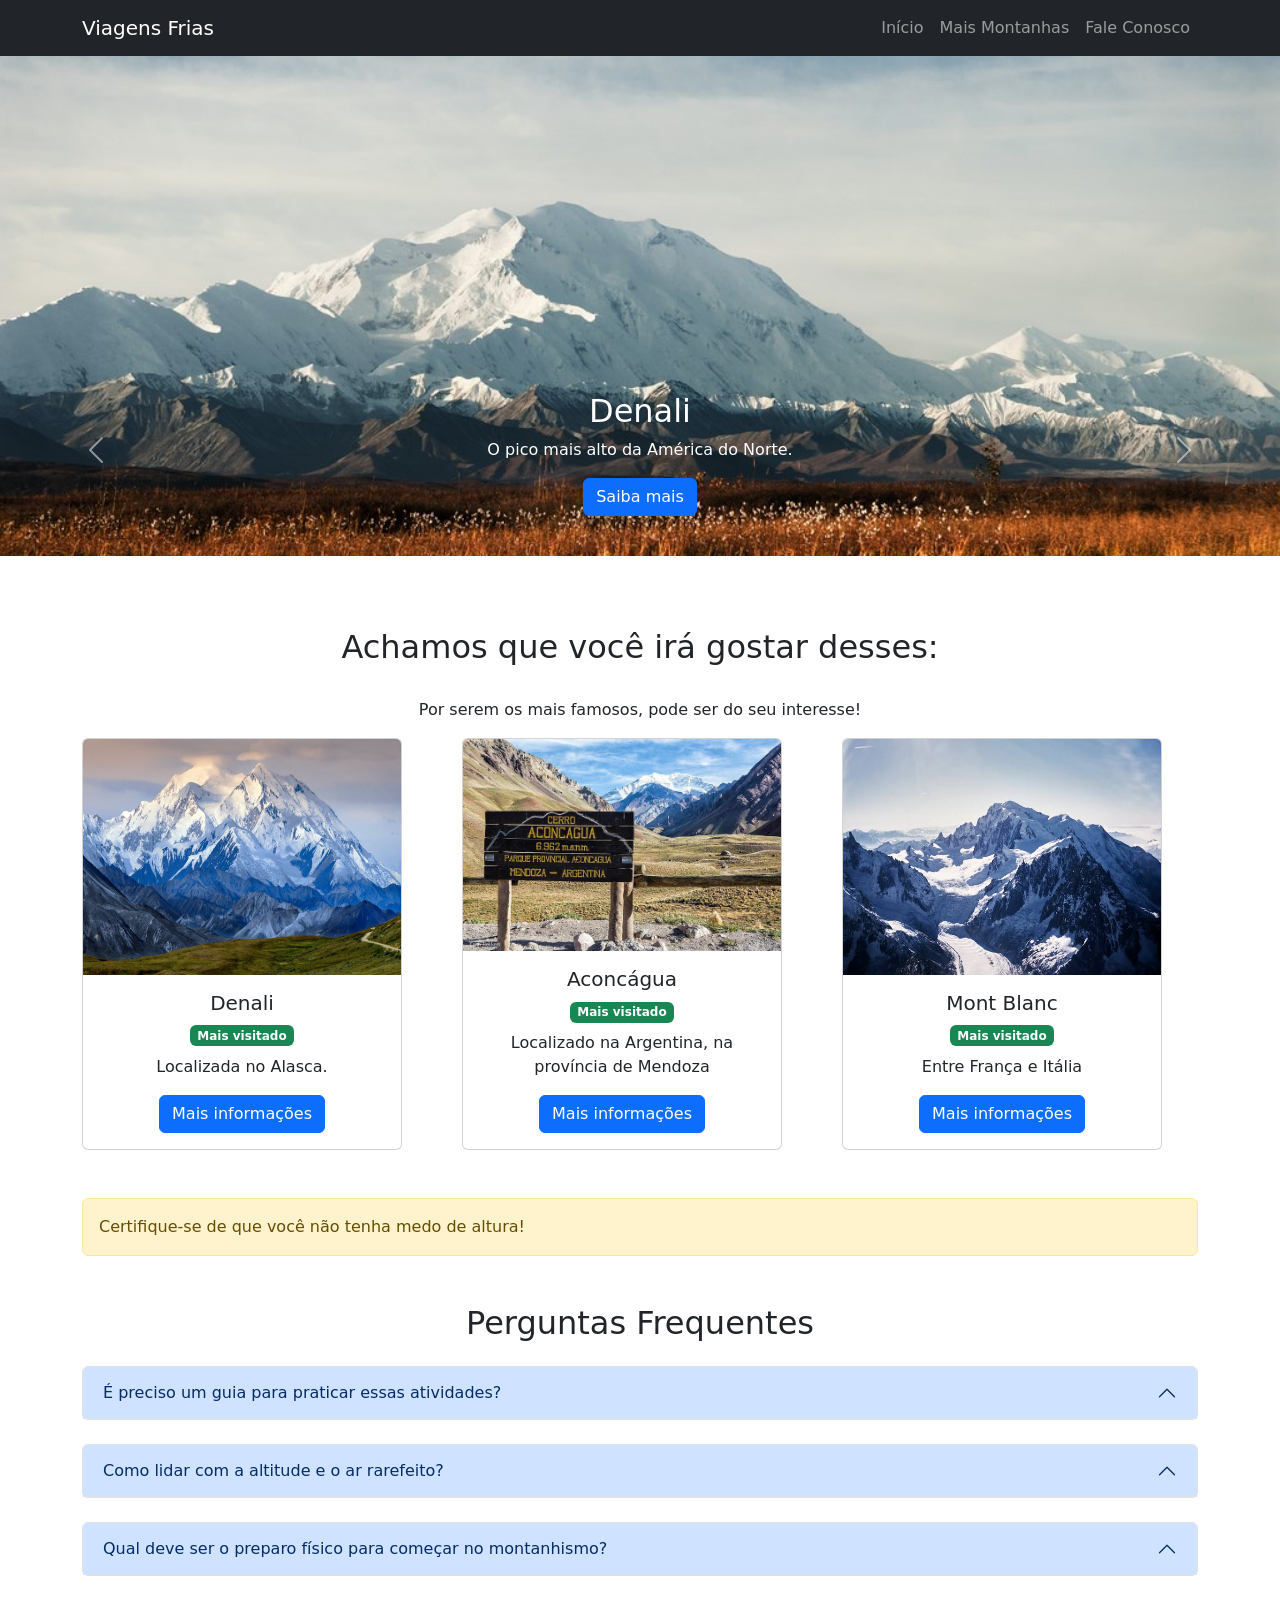
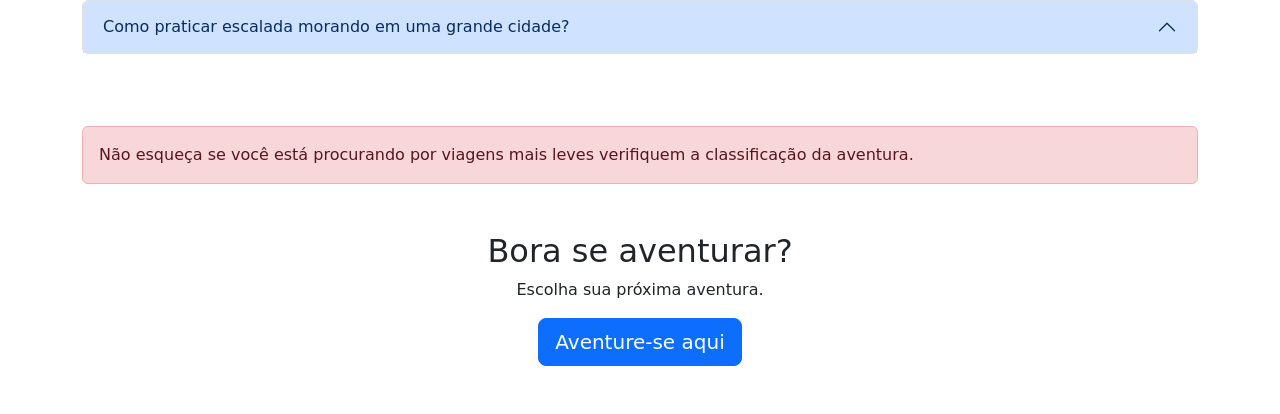
==== commit 0fd89f97: "neve atualização" ====
--- a/index.html
+++ b/index.html
@@ -128,9 +128,9 @@
             </div>
             <div class="col">
                 <div class="card" style="width: 20rem; height: 25.7rem;">
-                    <img src="IMG/Cordilheira-dos-Andes_Card.jpg" class="card-img-top" alt="..." style="height: 300px;">
+                    <img src="IMG/AconcaguaPlaca.jpg" class="card-img-top" alt="..." style="height: 300px;">
                     <div class="card-body">
-                        <h5 class="card-title"> Cordilheira dos Andes
+                        <h5 class="card-title"> Aconcágua
 
                         </h5>
 
@@ -138,7 +138,7 @@
 
                         </span>
                         <h5 class="card-title"></h5>
-                        <p class="card-text">Por que Cordilheira dos Andes? </p>
+                        <p class="card-text">Localizado na Argentina, na província de Mendoza</p>
                         <button class="btn btn-primary" data-bs-toggle="modal" data-bs-target="#modalCordi">
                             Mais informações
                         </button>
@@ -175,9 +175,12 @@
                 </div>
                 <div class="modal-body">
                     <img src="./IMG/SaibaMaisDenali.webp" alt="" style="width: 467px; height: 280px;">
-                    <p>O Denali (antigamente chamado de Monte McKinley) é o ponto mais alto da América do Norte, com 6.190 metros de altitude, 
-                        localizado no Alasca (EUA). Sua história envolve as raízes indígenas, a corrida do ouro, o montanhismo e uma 
-                        longa disputa de nomes</p>
+                    <p>O Monte Denali não impressiona apenas pelos seus 6.190 metros de altitude, mas também pela sua
+                        impressionante elevação da base ao topo (cerca de 5.500 metros), que é maior do que a do próprio
+                        Monte Everest. O maciço granítico é tão gigantesco que gera o seu próprio sistema climático. Ele
+                        bloqueia as massas de ar do Pacífico, criando tempestades severas e ventos brutais, o que faz
+                        dele uma das montanhas mais frias e desafiadoras do planeta para o alpinismo. Por causa dessas
+                        nuvens constantes, a montanha fica totalmente visível em apenas um terço dos dias de verão.</p>
 
                 </div>
                 <div class="modal-footer">
@@ -191,13 +194,17 @@
         <div class="modal-dialog">
             <div class="modal-content">
                 <div class="modal-header">
-                    <h5 class="modal-title">Cordilheira dos Andes</h5>
+                    <h5 class="modal-title">Aconcágua, o ponto mais alto da Cordilheira dos Andes
+                    </h5>
                     <button type="button" class="btn-close" data-bs-dismiss="modal"></button>
                 </div>
                 <div class="modal-body">
-                    <img src="./IMG/CordilheiraModal.jfif" alt="" style="width: 467px; height: 280px;">
-                    <p>A Cordilheira dos Andes é a maior cadeia de montanhas do mundo em extensão, 
-                        com cerca de 7.000 quilômetros de comprimento ao longo da costa oeste da América do Sul.</p>
+                    <img src="./IMG/Aconcagua-1.jpg" alt="" style="width: 467px; height: 280px;">
+                    <p>O Monte Aconcágua carrega uma história que mistura a espiritualidade indígena com a obsessão do
+                        montanhismo moderno. Para os Incas, no século XV, a montanha era uma Apu, uma divindade sagrada
+                        chamada Akon-Kahuak ("Sentinela de Pedra"). Eles encaravam a altitude não como esporte, mas como
+                        ritual, fato comprovado em 1985 com a descoberta da "Múmia do Aconcágua": o corpo congelado de
+                        um menino sacrificado a 5.300 metros de altitude em uma oferenda aos deuses.</p>
 
                 </div>
                 <div class="modal-footer">
@@ -211,22 +218,18 @@
         <div class="modal-dialog">
             <div class="modal-content">
                 <div class="modal-header">
-                    <h5 class="modal-title">Pico do Jaraguá</h5>
+                    <h5 class="modal-title">Mont Blanc</h5>
                     <button type="button" class="btn-close" data-bs-dismiss="modal"></button>
                 </div>
                 <div class="modal-body">
-                    <img src="./IMG/JaraguáModal.jpg" alt="" style="width: 467px; height: 280px;">
-                    <p>A história do Jaraguá começou bem antes de São Paulo se tornar uma metrópole. No final do século
-                        XVI,
-                        a região tornou-se o primeiro ciclo do ouro do Brasil, antes mesmo das famosas descobertas em
-                        Minas Gerais.
-                        O explorador Afonso Sardinha encontrou ouro nos ribeirões do Jaraguá por volta de 1580. Ele
-                        escravizou povos
-                        indígenas locais para extrair o minério, o que gerou violentos conflitos com os nativos que
-                        consideravam a
-                        montanha um local sagrado. O ouro da região acabou se esgotando rapidamente no século XVII, mas
-                        as marcas da
-                        mineração ainda podem ser vistas em ruínas históricas na base da montanha.</p>
+                    <img src="./IMG/SaibaMaisMont.webp" alt="" style="width: 467px; height: 280px;">
+                    <p>O Mont Blanc está localizado exatamente na fronteira franco-italiana, o que fez com que a sua
+                        nacionalidade fosse um tema controverso por muitos anos. Só em 1860 ficou estabelecido que o
+                        grande maciço faz parte dos territórios dos dois países. Por isso, é possível conhecer o pico
+                        viajando tanto para a França quanto para a Italia. Em solo italiano, a montanha recebe o nome de
+                        Monte Bianco di Courmayeur. Quem planeja férias na neve nos Alpes tem a vantagem única de
+                        explorar ambos os lados desta fronteira histórica, com acesso a estações de esqui de classe
+                        mundial nos dois países.</p>
 
                 </div>
                 <div class="modal-footer">
@@ -260,8 +263,8 @@
                     </h2>
                     <div id="pergunta1" class="accordion-collapse collapse" data-bs-parent="#faq">
                         <div class="accordion-body">
-                            Para iniciantes, sim, o acompanhamento de um guia ou instrutor é fundamental. 
-                            Enquanto em alguns parques o guia é obrigatório por lei, em outros ele é a sua 
+                            Para iniciantes, sim, o acompanhamento de um guia ou instrutor é fundamental.
+                            Enquanto em alguns parques o guia é obrigatório por lei, em outros ele é a sua
                             principal garantia de segurança contra clima extremo e acidentes.
                         </div>
                     </div>
@@ -277,8 +280,8 @@
                     </h2>
                     <div id="pergunta2" class="accordion-collapse collapse" data-bs-parent="#faq">
                         <div class="accordion-body">
-                            O segredo é a aclimatação gradual, subindo um pouco a cada dia para o corpo se 
-                            adaptar à falta de oxigênio. Isso é vital em destinos de alta altitude como os 
+                            O segredo é a aclimatação gradual, subindo um pouco a cada dia para o corpo se
+                            adaptar à falta de oxigênio. Isso é vital em destinos de alta altitude como os
                             Andes e o Kilimanjaro para evitar o mal de montanha.
                         </div>
                     </div>
@@ -294,12 +297,12 @@
                     </h2>
                     <div id="pergunta3" class="accordion-collapse collapse" data-bs-parent="#faq">
                         <div class="accordion-body">
-                            O foco principal deve ser o treino aeróbico de resistência (como corrida e caminhada) 
-                            combinado com o fortalecimento muscular das pernas, core e costas, que são as 
+                            O foco principal deve ser o treino aeróbico de resistência (como corrida e caminhada)
+                            combinado com o fortalecimento muscular das pernas, core e costas, que são as
                             áreas mais exigidas ao carregar mochilas pesadas em subidas.
                         </div>
                     </div>
-                    
+
                 </div>
             </section>
             <br>
@@ -313,8 +316,8 @@
                     </h2>
                     <div id="pergunta4" class="accordion-collapse collapse" data-bs-parent="#faq">
                         <div class="accordion-body">
-                            A melhor alternativa é frequentar ginásios de escalada indoor. Eles oferecem paredes 
-                            artificiais seguras para treinar a força, a técnica e a resistência necessárias antes 
+                            A melhor alternativa é frequentar ginásios de escalada indoor. Eles oferecem paredes
+                            artificiais seguras para treinar a força, a técnica e a resistência necessárias antes
                             de partir para as rochas naturais no final de semana.
                         </div>
                     </div>
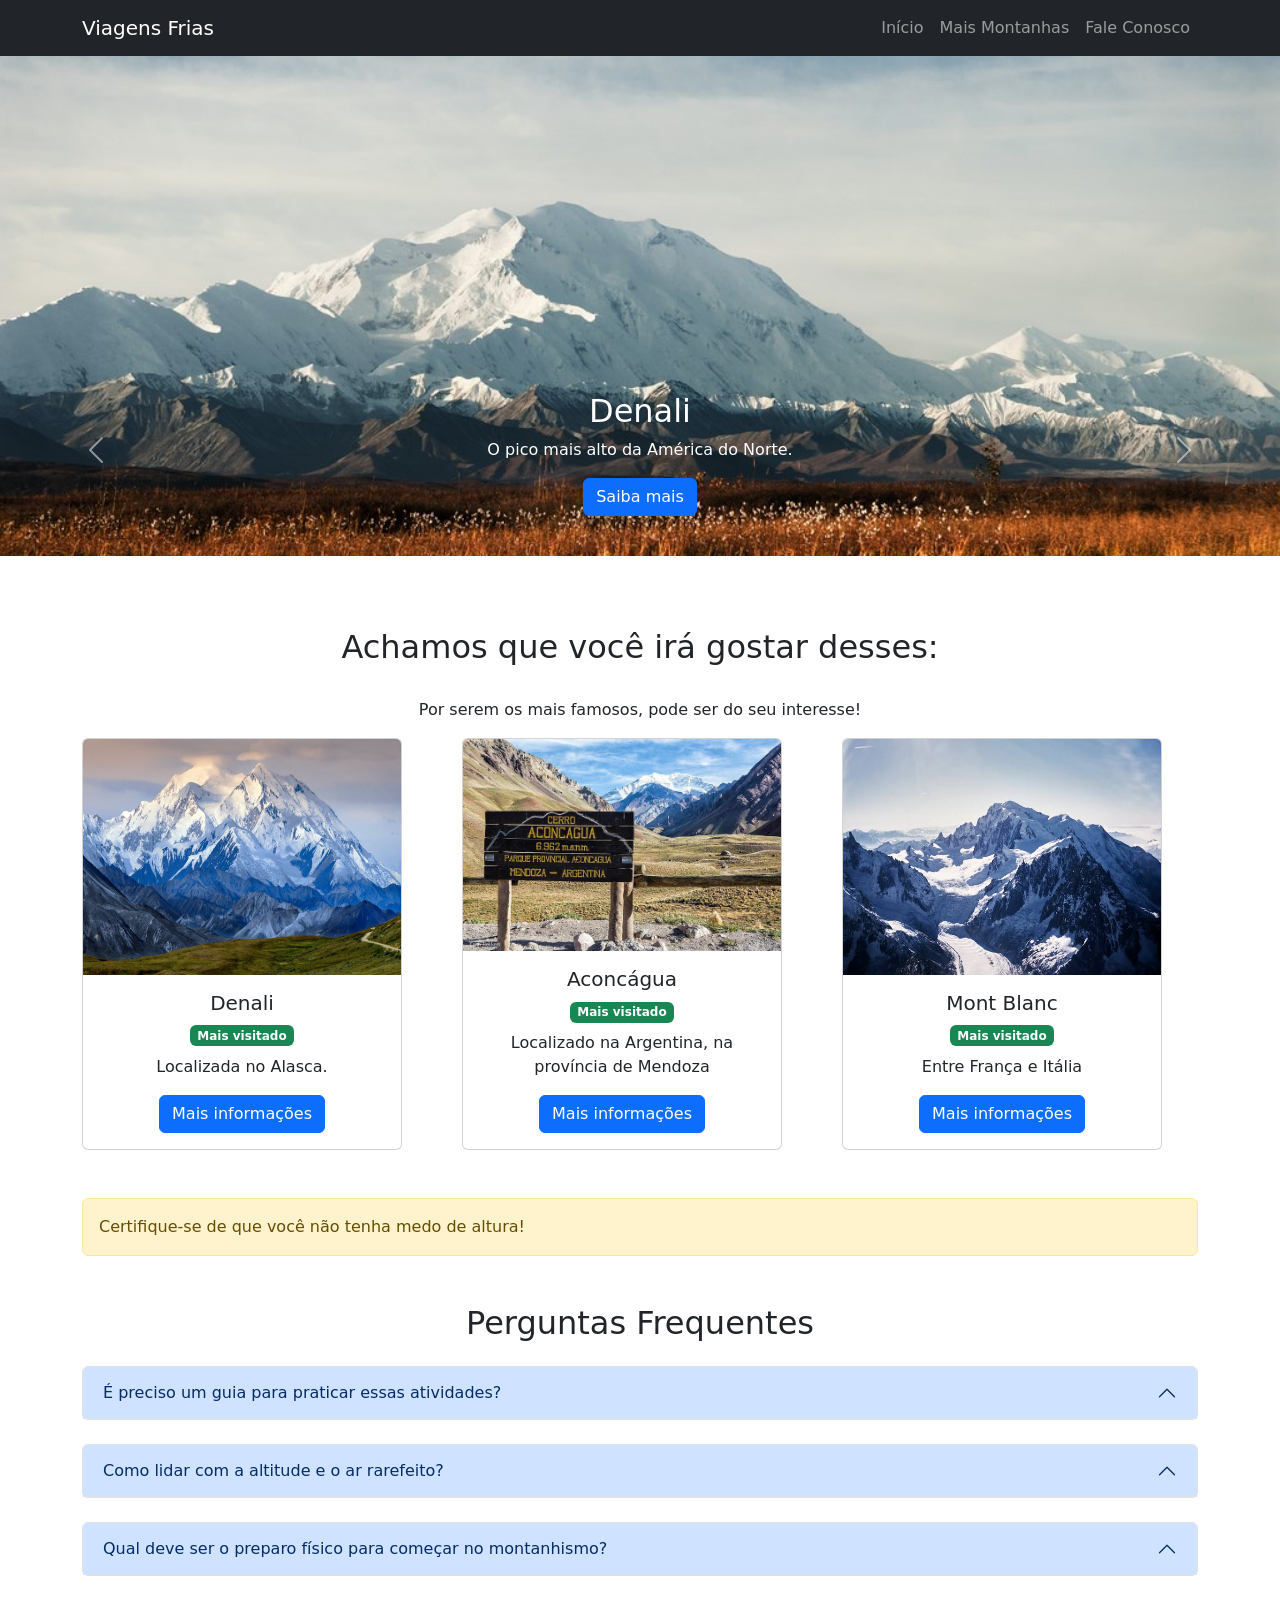
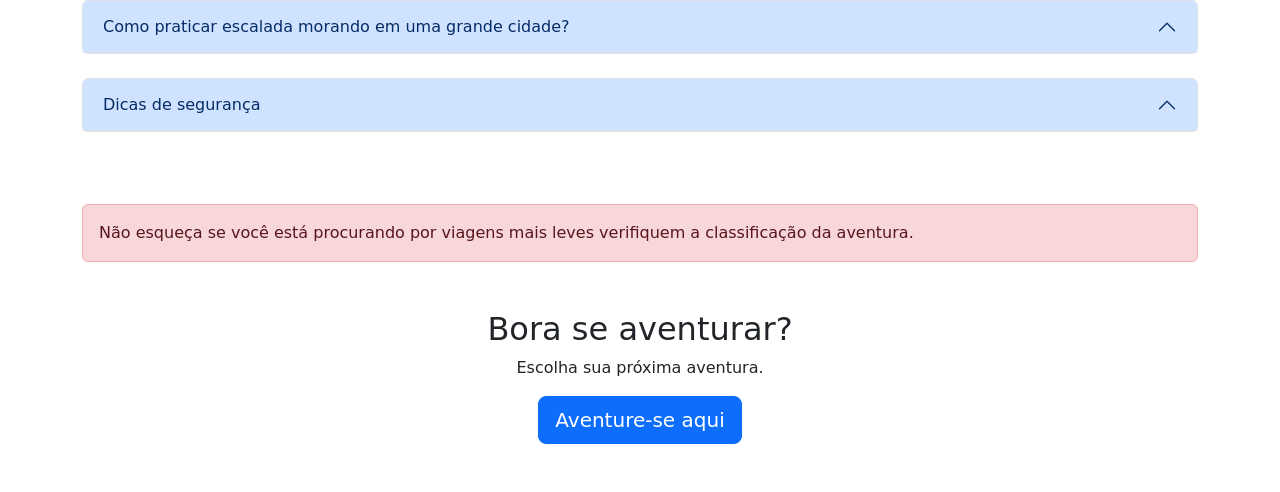
==== commit 2d9a956b: "uou um botao de dicas de segurança" ====
--- a/index.html
+++ b/index.html
@@ -325,6 +325,22 @@
             </section>
             <br>
 
+            <section>
+                <div class="accordion-item">
+                    <h2 class="accordion-header">
+                        <button class="accordion-button" data-bs-toggle="collapse" data-bs-target="#pergunta5">
+                            Dicas de segurança
+                        </button>
+                    </h2>
+                    <div id="pergunta5" class="accordion-collapse collapse" data-bs-parent="#faq">
+                        <div class="accordion-body">
+                            Praticar montanhismo exige planejamento e respeito à natureza para garantir uma experiência
+                            segura. Quer saber mais? acesse a página de dicas de segurança.
+                        </div>
+                    </div>
+                </div>
+            </section>
+            <br>
         </div>
     </div>
     <div class="container my-5">
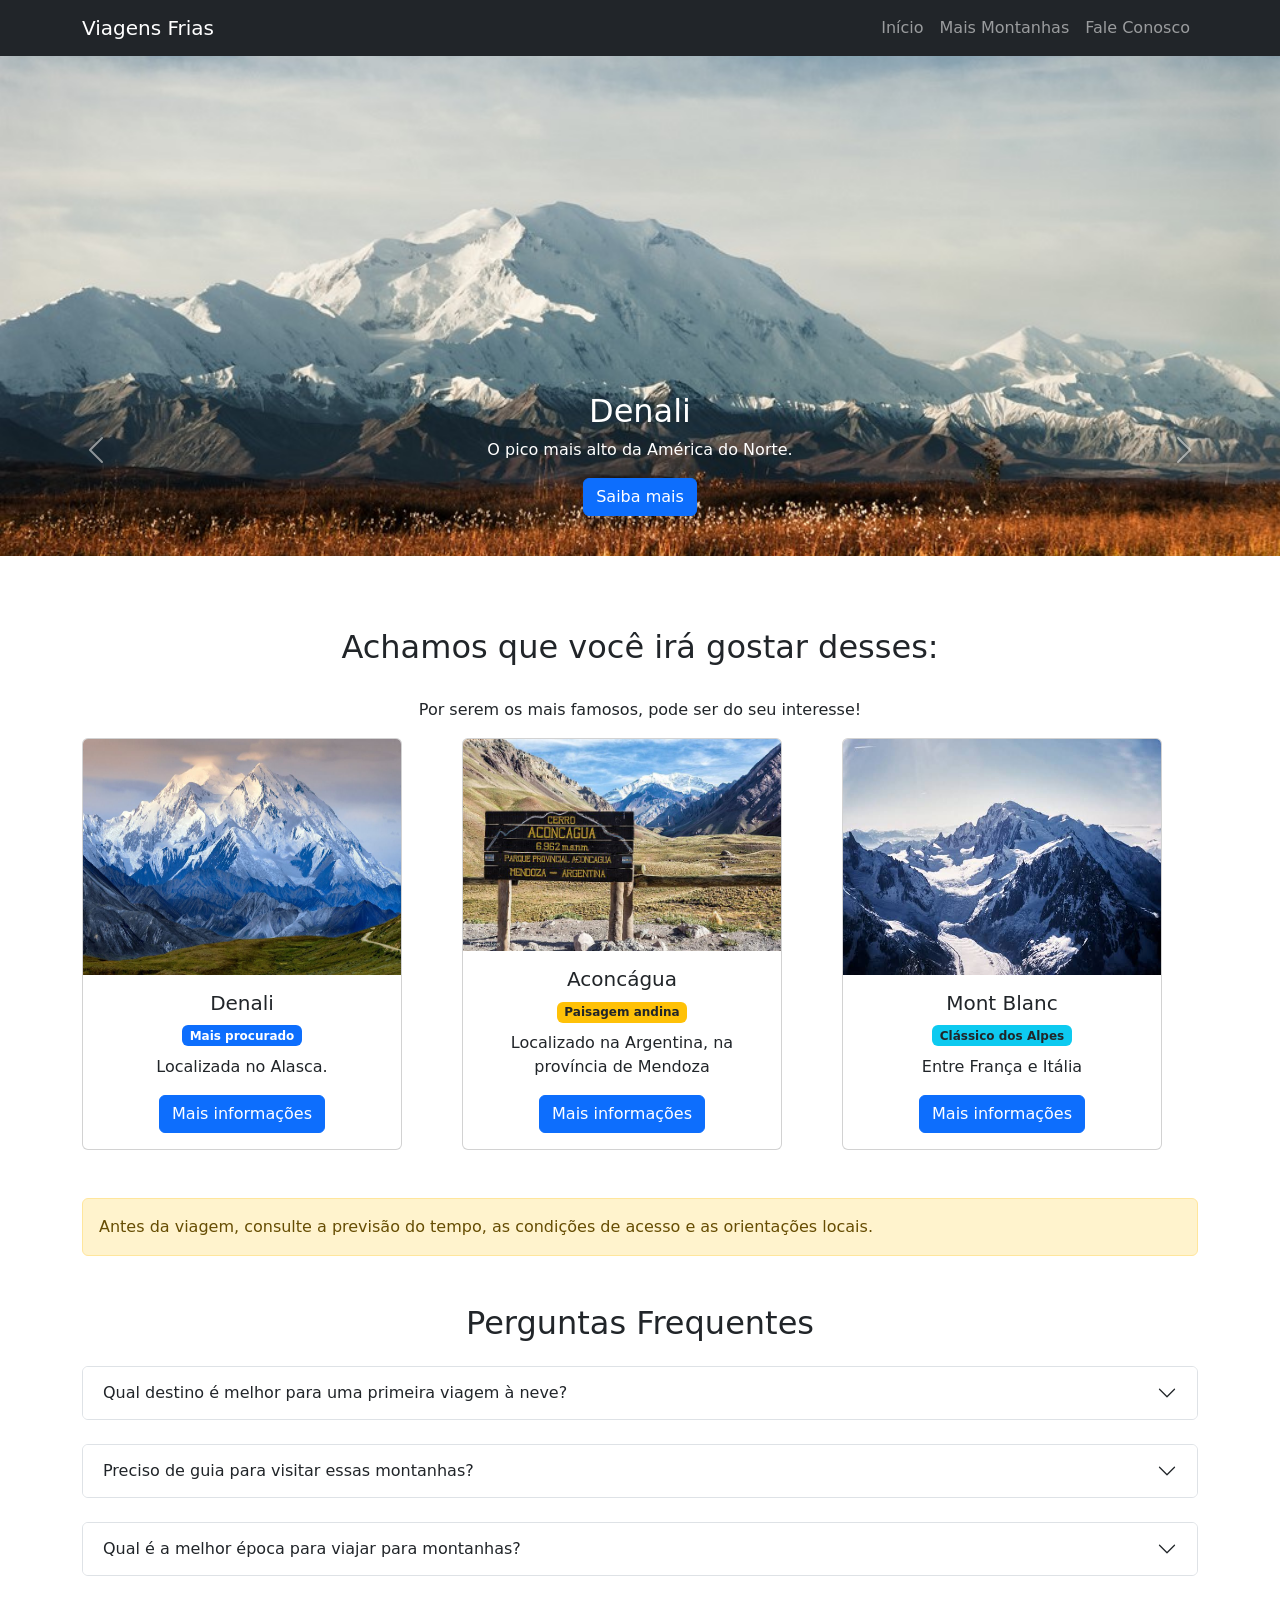
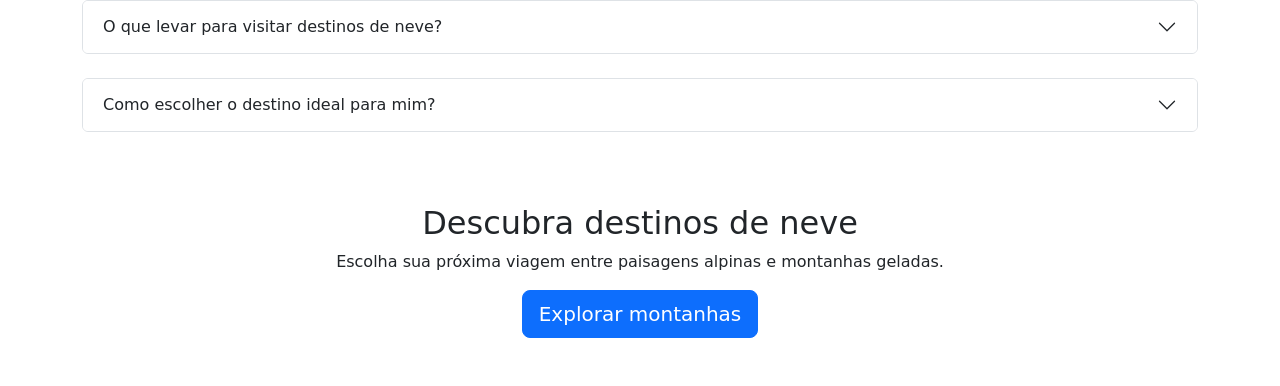
==== commit 4fefa721: "Mais Montanhas" ====
--- a/index.html
+++ b/index.html
@@ -82,7 +82,7 @@
 
                 <div class="carousel-caption">
                     <h2>Mont Blanc</h2>
-                    <p>Atrai aventureiros do mundo todo.</p>
+                    <p>Atrai visitantes em busca de paisagens alpinas e neve.</p>
 
                     <button class="btn btn-primary">
                         Saiba mais
@@ -105,7 +105,7 @@
     <h2 class="text-center"> Achamos que você irá gostar desses:</h2>
     <br>
     <p class="text-center"> Por serem os mais famosos, pode ser do seu interesse!</p>
-    <div class="container text-center">
+    <div class="container text-center" id="destinos">
         <div class="row">
             <div class="col">
                 <div class="card" style="width: 20rem; height: 25.7rem;">
@@ -115,9 +115,7 @@
 
                         </h5>
 
-                        <span class="badge bg-success"> Mais visitado
-
-                        </span>
+                        <span class="badge bg-primary">Mais procurado</span>
                         <h5 class="card-title"></h5>
                         <p class="card-text">Localizada no Alasca.</p>
                         <button class="btn btn-primary" data-bs-toggle="modal" data-bs-target="#modalKili">
@@ -134,9 +132,7 @@
 
                         </h5>
 
-                        <span class="badge bg-success"> Mais visitado
-
-                        </span>
+                        <span class="badge bg-warning text-dark">Paisagem andina</span>
                         <h5 class="card-title"></h5>
                         <p class="card-text">Localizado na Argentina, na província de Mendoza</p>
                         <button class="btn btn-primary" data-bs-toggle="modal" data-bs-target="#modalCordi">
@@ -153,8 +149,7 @@
 
                         </h5>
 
-                        <span class="badge bg-success"> Mais visitado
-                        </span>
+                        <span class="badge bg-info text-dark">Clássico dos Alpes</span>
                         <h5 class="card-title"></h5>
                         <p class="card-text">Entre França e Itália</p>
                         <button class="btn btn-primary" data-bs-toggle="modal" data-bs-target="#modalJara">
@@ -175,12 +170,31 @@
                 </div>
                 <div class="modal-body">
                     <img src="./IMG/SaibaMaisDenali.webp" alt="" style="width: 467px; height: 280px;">
-                    <p>O Monte Denali não impressiona apenas pelos seus 6.190 metros de altitude, mas também pela sua
-                        impressionante elevação da base ao topo (cerca de 5.500 metros), que é maior do que a do próprio
-                        Monte Everest. O maciço granítico é tão gigantesco que gera o seu próprio sistema climático. Ele
-                        bloqueia as massas de ar do Pacífico, criando tempestades severas e ventos brutais, o que faz
-                        dele uma das montanhas mais frias e desafiadoras do planeta para o alpinismo. Por causa dessas
-                        nuvens constantes, a montanha fica totalmente visível em apenas um terço dos dias de verão.</p>
+                    <p>Antigamente conhecido como Monte McKinley, ele não é
+                        apenas o ponto mais alto da América do Norte, mas sim o coração pulsante do Alasca, uma
+                        montanha imponente, cercada por gelo.
+                        O nome Denali, dado pelos povos nativos, significa "O
+                        Grande". Enquanto o Everest impressiona por sua altitude total, o Denali
+                        quebra recordes quando olhamos da base ao topo: são 5.500 metros de desnível vertical contínuo,
+                        criando uma parede de neve que domina completamente o horizonte
+                        Mas vale o aviso: ele é tão belo quanto extremo.
+                        <br>
+                        <br>
+                        <strong>• O reino do gelo:</strong> A metade superior da montanha vive sob um manto perpétuo de
+                        neve profunda e
+                        geleiras gigantescas, como a Kahiltna, que se estende por mais de 70 quilômetros.
+                        <br>
+                        <br>
+                        <strong>• Clima de extremos:</strong> As temperaturas lá no topo podem despencar para
+                        congelantes -46°C, com
+                        ventos que fazem a sensação térmica parecer de outro planeta.
+                        <br>
+                        <br>
+                        <strong>• O mistério do gigante:</strong> O Denali cria o seu próprio microclima e costuma se
+                        esconder atrás de
+                        cortinas de nuvens. Conseguir vê-lo com o céu completamente limpo é algo que acontece em cerca
+                        de 30% dos dias, um verdadeiro prêmio para os visitantes.
+                    </p>
 
                 </div>
                 <div class="modal-footer">
@@ -200,12 +214,32 @@
                 </div>
                 <div class="modal-body">
                     <img src="./IMG/Aconcagua-1.jpg" alt="" style="width: 467px; height: 280px;">
-                    <p>O Monte Aconcágua carrega uma história que mistura a espiritualidade indígena com a obsessão do
-                        montanhismo moderno. Para os Incas, no século XV, a montanha era uma Apu, uma divindade sagrada
-                        chamada Akon-Kahuak ("Sentinela de Pedra"). Eles encaravam a altitude não como esporte, mas como
-                        ritual, fato comprovado em 1985 com a descoberta da "Múmia do Aconcágua": o corpo congelado de
-                        um menino sacrificado a 5.300 metros de altitude em uma oferenda aos deuses.</p>
-
+                    <p>O Monte Aconcágua é o ponto mais alto da Cordilheira dos Andes e o segundo maior do mundo fora da
+                        Ásia, com
+                        impressionantes 6.961 metros de altitude. Localizado na província de Mendoza, na Argentina, ele
+                        se destaca
+                        não só pela imponência, mas também pela beleza extrema de seus paredões rochosos e geleiras. Seu
+                        nome,
+                        de origem quechua, significa "Sentinela de Pedra", uma descrição perfeita para essa montanha que
+                        domina
+                        a paisagem e atrai visitantes de todo o mundo.
+                        <br>
+                        <br>
+                        <strong>• Altitude imponente:</strong> O Aconcágua fica muito perto da marca dos 7 mil metros, e
+                        isso faz
+                        com que o ar seja rarefeito e a dificuldade física aumente bastante.
+                        <br>
+                        <br>
+                        <strong>• Geleiras e rocha:</strong> A montanha combina faces de rocha nua com enormes campos de
+                        gelo,
+                        criando um cenário grandioso e desafiador para quem a explora.
+                        <br>
+                        <br>
+                        <strong>• O vento branco:</strong> O clima é marcado por tempestades fortes e ventos violentos,
+                        conhecidos
+                        como "Viento Blanco", que podem transformar a trilha em uma experiência ainda mais intensa e
+                        perigosa.
+                    </p>
                 </div>
                 <div class="modal-footer">
                     <button type="button" class="btn btn-secondary" data-bs-dismiss="modal">Fechar</button>
@@ -223,13 +257,25 @@
                 </div>
                 <div class="modal-body">
                     <img src="./IMG/SaibaMaisMont.webp" alt="" style="width: 467px; height: 280px;">
-                    <p>O Mont Blanc está localizado exatamente na fronteira franco-italiana, o que fez com que a sua
-                        nacionalidade fosse um tema controverso por muitos anos. Só em 1860 ficou estabelecido que o
-                        grande maciço faz parte dos territórios dos dois países. Por isso, é possível conhecer o pico
-                        viajando tanto para a França quanto para a Italia. Em solo italiano, a montanha recebe o nome de
-                        Monte Bianco di Courmayeur. Quem planeja férias na neve nos Alpes tem a vantagem única de
-                        explorar ambos os lados desta fronteira histórica, com acesso a estações de esqui de classe
-                        mundial nos dois países.</p>
+                    <p>O Mont Blanc é o ponto mais alto dos Alpes e uma das montanhas mais famosas da Europa, com
+                        impressionantes 4.808 metros de altitude. Localizado na fronteira entre França e Itália, ele reúne
+                        beleza natural, neve, gelo e uma visão panorâmica que encanta visitantes de todo o mundo. É um
+                        destino turístico muito procurado por suas paisagens alpinas, geleiras e neve.
+                        <br>
+                        <br>
+                        <strong>• Fronteira entre dois países:</strong> O cume marca a divisão entre a França e a Itália,
+                        e isso faz do Mont Blanc um destino único, com culturas, paisagens e acessos diferentes em cada
+                        lado.
+                        <br>
+                        <br>
+                        <strong>• Um dos destinos de neve mais famosos:</strong> A região oferece estações de esqui de
+                        classe mundial, com opções para iniciantes e também para quem busca desafios mais exigentes.
+                        <br>
+                        <br>
+                        <strong>• Visão de tirar o fôlego:</strong> As paisagens ao redor do Mont Blanc são deslumbrantes,
+                        com picos cobertos de neve, vales profundos e vistas que se tornam inesquecíveis para quem chega
+                        até lá.
+                    </p>
 
                 </div>
                 <div class="modal-footer">
@@ -243,7 +289,7 @@
 
         <div class="alert alert-warning">
 
-            Certifique-se de que você não tenha medo de altura!
+            Antes da viagem, consulte a previsão do tempo, as condições de acesso e as orientações locais.
 
         </div>
     </div>
@@ -257,15 +303,15 @@
             <section>
                 <div class="accordion-item">
                     <h2 class="accordion-header">
-                        <button class="accordion-button" data-bs-toggle="collapse" data-bs-target="#pergunta1">
-                            É preciso um guia para praticar essas atividades?
+                        <button class="accordion-button collapsed" aria-expanded="false" data-bs-toggle="collapse" data-bs-target="#pergunta1">
+                            Qual destino é melhor para uma primeira viagem à neve?
                         </button>
                     </h2>
                     <div id="pergunta1" class="accordion-collapse collapse" data-bs-parent="#faq">
                         <div class="accordion-body">
-                            Para iniciantes, sim, o acompanhamento de um guia ou instrutor é fundamental.
-                            Enquanto em alguns parques o guia é obrigatório por lei, em outros ele é a sua
-                            principal garantia de segurança contra clima extremo e acidentes.
+                            Procure destinos com boa infraestrutura turística, atrações acessíveis e opções de passeio
+                            adequadas ao seu perfil. Confira também as condições de transporte, clima e funcionamento
+                            das atrações.
                         </div>
                     </div>
                 </div>
@@ -274,15 +320,14 @@
             <section>
                 <div class="accordion-item">
                     <h2 class="accordion-header">
-                        <button class="accordion-button" data-bs-toggle="collapse" data-bs-target="#pergunta2">
-                            Como lidar com a altitude e o ar rarefeito?
+                        <button class="accordion-button collapsed" aria-expanded="false" data-bs-toggle="collapse" data-bs-target="#pergunta2">
+                            Preciso de guia para visitar essas montanhas?
                         </button>
                     </h2>
                     <div id="pergunta2" class="accordion-collapse collapse" data-bs-parent="#faq">
                         <div class="accordion-body">
-                            O segredo é a aclimatação gradual, subindo um pouco a cada dia para o corpo se
-                            adaptar à falta de oxigênio. Isso é vital em destinos de alta altitude como os
-                            Andes e o Kilimanjaro para evitar o mal de montanha.
+                            Para mirantes e atrações organizadas, nem sempre. Em trilhas remotas ou áreas protegidas,
+                            um guia pode ser recomendado ou obrigatório. Consulte as regras locais antes da visita.
                         </div>
                     </div>
                 </div>
@@ -291,15 +336,14 @@
             <section>
                 <div class="accordion-item">
                     <h2 class="accordion-header">
-                        <button class="accordion-button" data-bs-toggle="collapse" data-bs-target="#pergunta3">
-                            Qual deve ser o preparo físico para começar no montanhismo?
+                        <button class="accordion-button collapsed" aria-expanded="false" data-bs-toggle="collapse" data-bs-target="#pergunta3">
+                            Qual é a melhor época para viajar para montanhas?
                         </button>
                     </h2>
                     <div id="pergunta3" class="accordion-collapse collapse" data-bs-parent="#faq">
                         <div class="accordion-body">
-                            O foco principal deve ser o treino aeróbico de resistência (como corrida e caminhada)
-                            combinado com o fortalecimento muscular das pernas, core e costas, que são as
-                            áreas mais exigidas ao carregar mochilas pesadas em subidas.
+                            Depende do destino e das atrações. Consulte a época de funcionamento de teleféricos, trilhas
+                            e estações de neve, pois o clima e as condições de acesso mudam ao longo do ano.
                         </div>
                     </div>
 
@@ -310,15 +354,14 @@
             <section>
                 <div class="accordion-item">
                     <h2 class="accordion-header">
-                        <button class="accordion-button" data-bs-toggle="collapse" data-bs-target="#pergunta4">
-                            Como praticar escalada morando em uma grande cidade?
+                        <button class="accordion-button collapsed" aria-expanded="false" data-bs-toggle="collapse" data-bs-target="#pergunta4">
+                            O que levar para visitar destinos de neve?
                         </button>
                     </h2>
                     <div id="pergunta4" class="accordion-collapse collapse" data-bs-parent="#faq">
                         <div class="accordion-body">
-                            A melhor alternativa é frequentar ginásios de escalada indoor. Eles oferecem paredes
-                            artificiais seguras para treinar a força, a técnica e a resistência necessárias antes
-                            de partir para as rochas naturais no final de semana.
+                            Leve roupas em camadas, casaco impermeável, calçados adequados para frio e neve, protetor solar
+                            e água. Confira a previsão do tempo e os itens recomendados para os passeios escolhidos.
                         </div>
                     </div>
                 </div>
@@ -328,14 +371,15 @@
             <section>
                 <div class="accordion-item">
                     <h2 class="accordion-header">
-                        <button class="accordion-button" data-bs-toggle="collapse" data-bs-target="#pergunta5">
-                            Dicas de segurança
+                        <button class="accordion-button collapsed" aria-expanded="false" data-bs-toggle="collapse" data-bs-target="#pergunta5">
+                            Como escolher o destino ideal para mim?
                         </button>
                     </h2>
                     <div id="pergunta5" class="accordion-collapse collapse" data-bs-parent="#faq">
                         <div class="accordion-body">
-                            Praticar montanhismo exige planejamento e respeito à natureza para garantir uma experiência
-                            segura. Quer saber mais? acesse a página de dicas de segurança.
+                            Considere as paisagens e os passeios disponíveis, o tempo de viagem, o orçamento, a estação
+                            do ano e a acessibilidade. Para regiões de alta altitude, consulte também as orientações
+                            oficiais para visitantes.
                         </div>
                     </div>
                 </div>
@@ -343,18 +387,12 @@
             <br>
         </div>
     </div>
-    <div class="container my-5">
-        <div class="alert alert-danger">
-            Não esqueça se você está procurando por viagens mais leves verifiquem a classificação da aventura.
-        </div>
-    </div>
-
     <section class="container text-center my-5">
-        <h2>Bora se aventurar?</h2>
-        <p>Escolha sua próxima aventura.</p>
-        <button class="btn btn-primary btn-lg">
-            Aventure-se aqui
-        </button>
+        <h2>Descubra destinos de neve</h2>
+        <p>Escolha sua próxima viagem entre paisagens alpinas e montanhas geladas.</p>
+        <a class="btn btn-primary btn-lg" href="Mais-Orações.html">
+            Explorar montanhas
+        </a>
     </section>
 
 
